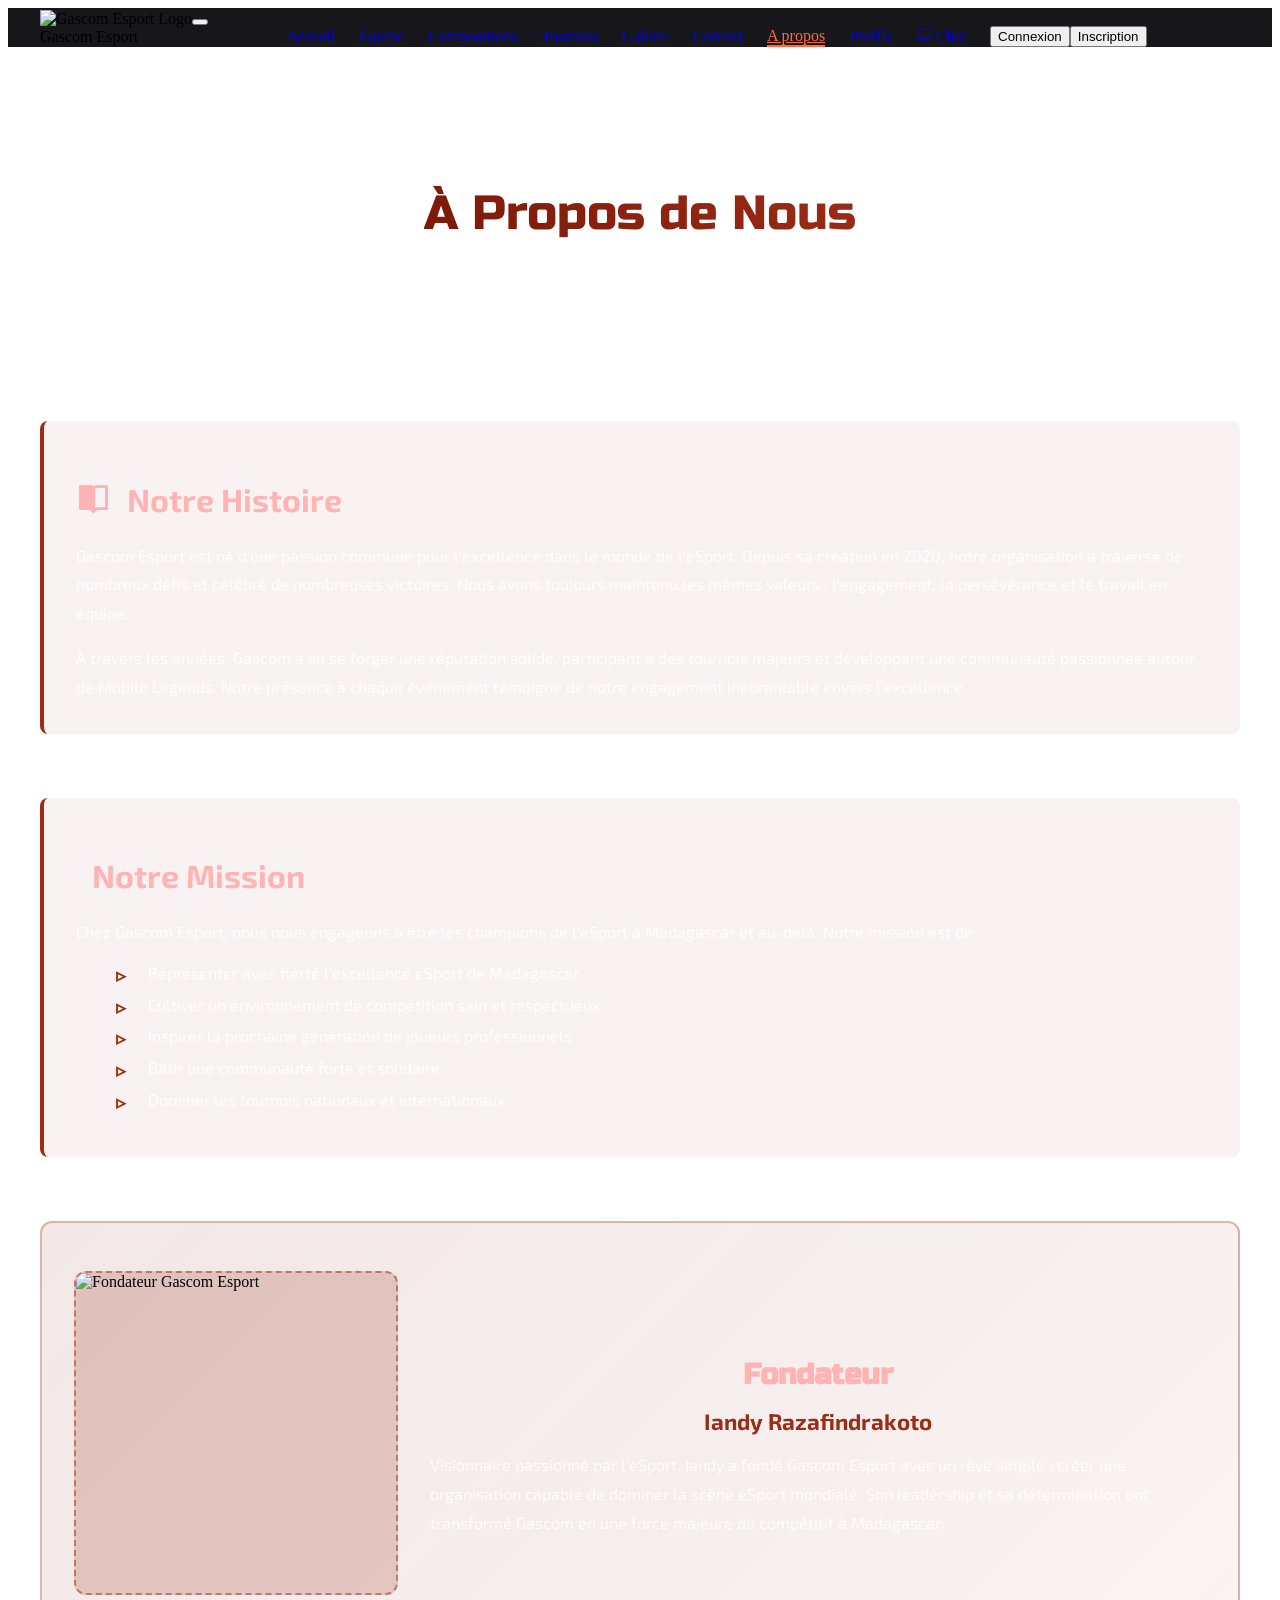
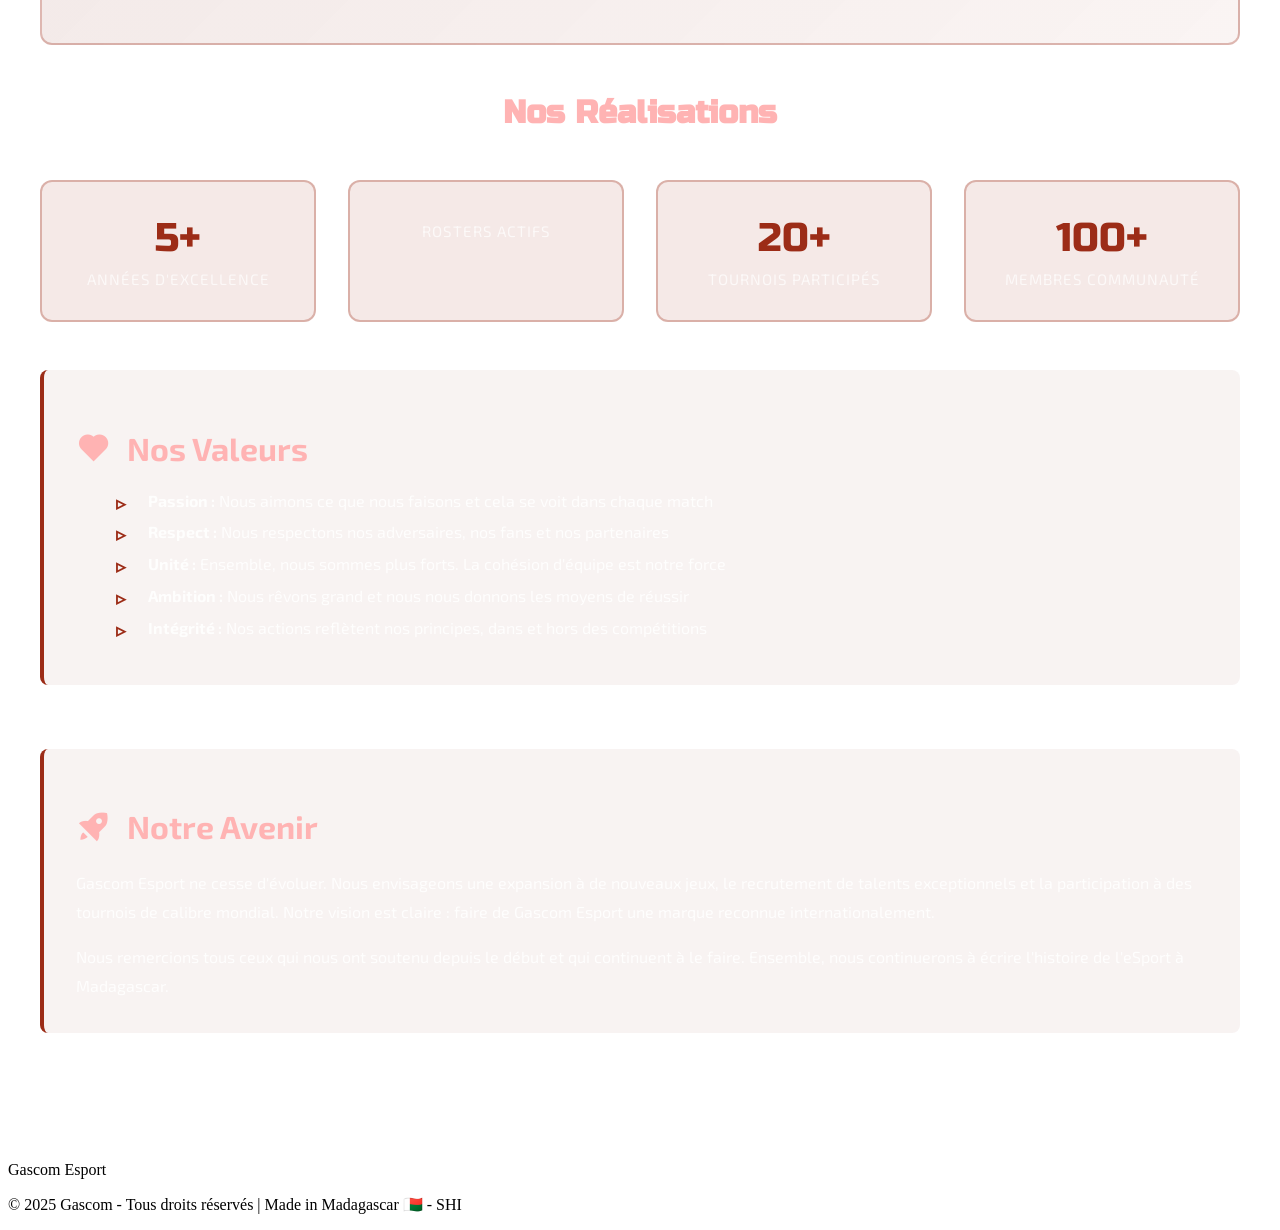
==== apropos.html @ 98d54516 "feat: add responsive navigation styles and layout adjustments" ====
<!DOCTYPE html>
<html lang="fr">
<head>
    <meta charset="UTF-8">
    <meta name="viewport" content="width=device-width, initial-scale=1.0">
    <title>À Propos - Gascom Esport</title>
    <link rel="icon" type="image/png" href="assets/Ges-white.png">
    <link rel="stylesheet" href="styles.css">
    <link href="https://fonts.googleapis.com/css2?family=Exo+2:wght@300;400;600;700;900&family=Russo+One&display=swap" rel="stylesheet">
    <link href='https://unpkg.com/boxicons@2.1.4/css/boxicons.min.css' rel='stylesheet'>
    <style>
                /* Centrage horizontal du menu de navigation */
                .header-content {
                    display: flex;
                    align-items: center;
                    justify-content: space-between;
                    max-width: 1300px;
                    margin: 0 auto;
                    padding: 0 2rem;
                }

                nav {
                    flex: 1;
                }

                .nav-menu {
                    display: flex;
                    align-items: center;
                    justify-content: center;
                    gap: 1.5rem;
                    list-style: none;
                    margin: 0;
                    padding: 0;
                }

                .nav-item {
                    display: flex;
                    align-items: center;
                }

                .nav-menu .active {
                    border-bottom: 2px solid #ff6b35;
                    color: #ff6b35 !important;
                }

                @media (max-width: 900px) {
                    .header-content {
                        flex-direction: column;
                        padding: 0 1rem;
                    }
                    .nav-menu {
                        flex-direction: column;
                        gap: 0.5rem;
                    }
                }
        /* About Hero Logo Background */
        .about-hero::before {
            content: '';
            position: absolute;
            top: 50%;
            left: 50%;
            transform: translate(-50%, -50%);
            width: 500px;
            height: 500px;
            background-image: url('assets/logo.svg');
            background-size: contain;
            background-repeat: no-repeat;
            background-position: center;
            opacity: 0.5;
            z-index: 1;
            pointer-events: none;
        }

        .about-hero {
            position: relative;
        }

        .about-hero-content {
            position: relative;
            z-index: 10;
        }

        /* About Page Styles */
        .about-hero {
            height: 30vh;
            display: flex;
            align-items: center;
            justify-content: center;
            position: relative;
            overflow: hidden;
            padding-top: 40px;
        }

        .about-hero-content {
            text-align: center;
            z-index: 10;
        }

        .about-hero-title {
            font-family: 'Russo One', sans-serif;
            font-size: 3rem;
            font-weight: 400;
            margin-bottom: 0.5rem;
            background: linear-gradient(45deg, #7c1808, #9c2c17);
            -webkit-background-clip: text;
            -webkit-text-fill-color: transparent;
            background-clip: text;
        }

        .about-hero-subtitle {
            font-size: 1.1rem;
            color: rgba(255, 255, 255, 0.8);
        }

        /* About Content */
        .about-content-section {
            padding: 4rem 2rem;
        }

        .about-container {
            width: 100%;
            margin: 0 auto;
        }

        .about-block {
            margin-bottom: 4rem;
            padding: 2rem;
            background: rgba(124, 24, 8, 0.05);
            border-left: 4px solid #9c2c17;
            border-radius: 8px;
        }

        .about-block h2 {
            font-family: 'Exo 2', sans-serif;
            font-size: 2rem;
            color: #FFB3B3;
            margin-bottom: 1.5rem;
            display: flex;
            align-items: center;
            gap: 1rem;
        }

        .about-block h2 i {
            font-size: 2.2rem;
        }

        .about-block p {
            font-family: 'Exo 2', sans-serif;
            font-size: 1rem;
            color: rgba(255, 255, 255, 0.85);
            line-height: 1.8;
            margin-bottom: 1rem;
        }

        .about-block p:last-child {
            margin-bottom: 0;
        }

        .about-block ul {
            list-style: none;
            margin-top: 1rem;
        }

        .about-block li {
            font-family: 'Exo 2', sans-serif;
            font-size: 1rem;
            color: rgba(255, 255, 255, 0.85);
            margin-bottom: 0.8rem;
            padding-left: 2rem;
            position: relative;
        }

        .about-block li:before {
            content: '▹';
            position: absolute;
            left: 0;
            color: #9c2c17;
            font-weight: bold;
            font-size: 1.2rem;
        }

        .founder-section {
            background: linear-gradient(135deg, rgba(124, 24, 8, 0.1), rgba(156, 44, 23, 0.05));
            border: 2px solid rgba(156, 44, 23, 0.3);
            border-radius: 12px;
            padding: 3rem 2rem;
            margin: 3rem 0;
            display: flex;
            gap: 2rem;
            align-items: center;
        }

        .founder-photo {
            flex: 0 0 320px;
            height: 320px;
            border-radius: 12px;
            overflow: hidden;
            background: rgba(156, 44, 23, 0.2);
            display: flex;
            align-items: center;
            justify-content: center;
            border: 2px dashed rgba(156, 44, 23, 0.5);
        }

        .founder-photo img {
            width: 100%;
            height: 100%;
            object-fit: cover;
            object-position: center 20%;
        }

        .founder-content {
            flex: 1;
            text-align: left;
        }

        .founder-section h3 {
            font-family: 'Russo One', sans-serif;
            font-size: 1.8rem;
            color: #FFB3B3;
            margin-bottom: 1rem;
            text-align: center;
        }

        .founder-name {
            font-family: 'Exo 2', sans-serif;
            font-size: 1.4rem;
            color: #9c2c17;
            font-weight: 700;
            margin-bottom: 1rem;
            text-align: center;
        }

        .founder-description {
            font-family: 'Exo 2', sans-serif;
            font-size: 1rem;
            color: rgba(255, 255, 255, 0.8);
            line-height: 1.8;
        }

        @media (max-width: 1024px) {
            .founder-section {
                flex-direction: column;
                text-align: center;
            }

            .founder-photo {
                flex: 0 0 240px;
                width: 240px;
                height: 240px;
                margin: 0 auto;
            }

            .founder-content {
                text-align: center;
            }

            .founder-name {
                text-align: center;
            }
        }

        .stats-grid {
            display: grid;
            grid-template-columns: repeat(auto-fit, minmax(200px, 1fr));
            gap: 2rem;
            margin: 3rem 0;
        }

        .stat-card {
            background: rgba(156, 44, 23, 0.1);
            border: 2px solid rgba(156, 44, 23, 0.3);
            border-radius: 12px;
            padding: 2rem;
            text-align: center;
        }

        .stat-number {
            font-family: 'Russo One', sans-serif;
            font-size: 2.5rem;
            color: #9c2c17;
            margin-bottom: 0.5rem;
        }

        .stat-label {
            font-family: 'Exo 2', sans-serif;
            font-size: 0.95rem;
            color: rgba(255, 255, 255, 0.7);
            text-transform: uppercase;
            letter-spacing: 1px;
        }

        @media (max-width: 767px) {
            .about-hero-title {
                font-size: 2rem;
            }

            .about-block {
                padding: 1.5rem;
            }

            .about-block h2 {
                font-size: 1.5rem;
            }

            .founder-section {
                padding: 2rem 1rem;
            }

            .stat-grid {
                grid-template-columns: 1fr;
            }
        }
    </style>
</head>
<body>
    <div class="bg-animation"></div>
    
    <!-- Header -->
    <header>
        <div class="header-content">
            <div class="logo-container">
                <div class="logo-icon">
                    <img src="assets/Ges-white.png" alt="Gascom Esport Logo" class="logo-img">
                </div>
                <div class="logo-text">Gascom Esport</div>
            </div>
            <nav>
                <button class="hamburger" id="hamburger">
                    <span></span>
                    <span></span>
                    <span></span>
                </button>
                <div class="username-display-mobile" id="usernameDisplayMobile" style="display: none;">
                    <span id="usernameMobileNav"></span>
                    <button onclick="handleLogout()" class="logout-mobile-btn" title="Déconnexion">
                        <i class='bx bx-log-out'></i>
                    </button>
                </div>
                <ul class="nav-menu" id="navMenu">
                    <li class="nav-item"><a href="/">Accueil</a></li>
                    <li class="nav-item"><a href="/equipe">Équipe</a></li>
                    <li class="nav-item"><a href="/compositions">Compositions</a></li>
                    <li class="nav-item"><a href="/tournois">Tournois</a></li>
                    <li class="nav-item"><a href="/galerie">Galerie</a></li>
                    <li class="nav-item"><a href="/contact">Contact</a></li>
                    <li class="nav-item"><a href="/apropos" class="active">A propos</a></li>
                    <li class="nav-item"><a href="/profils">Profils</a></li>
                    <li class="nav-item"><a href="/chat"><i class='bx bx-message'></i> Chat</a></li>
                    <li class="nav-item auth-nav" id="authNav">
                        <button class="auth-btn" onclick="openLoginModal()">Connexion</button>
                        <button class="auth-btn" onclick="openSignupModal()">Inscription</button>
                    </li>
                    <li class="nav-item user-nav" id="userNav" style="display: none;">
                        <span class="username-display" id="usernameNav"></span>
                        <a class="logout-btn" href="/mon-profil" title="Mon Profil" style="background: transparent; border: none; color: #FFFFFF; cursor: pointer; padding: 0.5rem; font-size: 1.2rem; text-decoration: none;">
                            <i class='bx bx-user-circle'></i>
                        </a>
                        <button class="logout-btn" onclick="handleLogout()">Déconnexion</button>
                    </li>
                </ul>
            </nav>
        </div>
    </header>

    <!-- Hero Section -->
    <section class="about-hero">
        <div class="hero-particles">
            <div class="particle" style="left: 10%; animation-delay: 0s;"></div>
            <div class="particle" style="left: 20%; animation-delay: 1s;"></div>
            <div class="particle" style="left: 30%; animation-delay: 2s;"></div>
            <div class="particle" style="left: 40%; animation-delay: 3s;"></div>
            <div class="particle" style="left: 50%; animation-delay: 4s;"></div>
            <div class="particle" style="left: 60%; animation-delay: 5s;"></div>
            <div class="particle" style="left: 70%; animation-delay: 6s;"></div>
            <div class="particle" style="left: 80%; animation-delay: 7s;"></div>
            <div class="particle" style="left: 90%; animation-delay: 8s;"></div>
        </div>
        <div class="about-hero-content">
            <h1 class="about-hero-title">À Propos de Nous</h1>
            <p class="about-hero-subtitle">Découvrez l'histoire de Gascom Esport</p>
        </div>
    </section>

    <!-- About Content -->
    <section class="about-content-section">
        <div class="about-container">
            <!-- Histoire -->
            <div class="about-block">
                <h2><i class='bx bxs-book-open'></i>Notre Histoire</h2>
                <p>
                    Gascom Esport est né d'une passion commune pour l'excellence dans le monde de l'eSport. Depuis sa création en 2020, 
                    notre organisation a traversé de nombreux défis et célébré de nombreuses victoires. Nous avons toujours maintenu 
                    les mêmes valeurs : l'engagement, la persévérance et le travail en équipe.
                </p>
                <p>
                    À travers les années, Gascom a su se forger une réputation solide, participant à des tournois majeurs et 
                    développant une communauté passionnée autour de Mobile Legends. Notre présence à chaque événement témoigne 
                    de notre engagement inébranlable envers l'excellence.
                </p>
            </div>

            <!-- Mission et Valeurs -->
            <div class="about-block">
                <h2><i class='bx bxs-target-lock'></i>Notre Mission</h2>
                <p>
                    Chez Gascom Esport, nous nous engageons à être les champions de l'eSport à Madagascar et au-delà. 
                    Notre mission est de :
                </p>
                <ul>
                    <li>Représenter avec fierté l'excellence eSport de Madagascar</li>
                    <li>Cultiver un environnement de compétition sain et respectueux</li>
                    <li>Inspirer la prochaine génération de joueurs professionnels</li>
                    <li>Bâtir une communauté forte et solidaire</li>
                    <li>Dominer les tournois nationaux et internationaux</li>
                </ul>
            </div>

            <!-- Fondateur -->
            <div class="founder-section">
                <div class="founder-photo">
                  
                    <img src="assets/fondateurs-ges.jpg" alt="Fondateur Gascom Esport">
                </div>
                <div class="founder-content">
                    <h3>Fondateur</h3>
                    <div class="founder-name">Iandy Razafindrakoto</div>
                    <div class="founder-description">
                        Visionnaire passionné par l'eSport, Iandy a fondé Gascom Esport avec un rêve simple : 
                        créer une organisation capable de dominer la scène eSport mondiale. Son leadership et sa détermination 
                        ont transformé Gascom en une force majeure du compétitif à Madagascar.
                    </div>
                </div>
            </div>

            <!-- Statistiques -->
            <h2 style="font-family: 'Russo One', sans-serif; font-size: 2rem; color: #FFB3B3; text-align: center; margin: 3rem 0 2rem;">
                Nos Réalisations
            </h2>
            <div class="stats-grid">
                <div class="stat-card">
                    <div class="stat-number">5+</div>
                    <div class="stat-label">Années d'Excellence</div>
                </div>
                <div class="stat-card">
                    <div class="stat-number"></div>
                    <div class="stat-label">Rosters Actifs</div>
                </div>
                <div class="stat-card">
                    <div class="stat-number">20+</div>
                    <div class="stat-label">Tournois Participés</div>
                </div>
                <div class="stat-card">
                    <div class="stat-number">100+</div>
                    <div class="stat-label">Membres Communauté</div>
                </div>
            </div>

            <!-- Valeurs -->
            <div class="about-block">
                <h2><i class='bx bxs-heart'></i>Nos Valeurs</h2>
                <ul>
                    <li><strong>Passion :</strong> Nous aimons ce que nous faisons et cela se voit dans chaque match</li>
                    <li><strong>Respect :</strong> Nous respectons nos adversaires, nos fans et nos partenaires</li>
                    <li><strong>Unité :</strong> Ensemble, nous sommes plus forts. La cohésion d'équipe est notre force</li>
                    <li><strong>Ambition :</strong> Nous rêvons grand et nous nous donnons les moyens de réussir</li>
                    <li><strong>Intégrité :</strong> Nos actions reflètent nos principes, dans et hors des compétitions</li>
                </ul>
            </div>

            <!-- Avenir -->
            <div class="about-block">
                <h2><i class='bx bxs-rocket'></i>Notre Avenir</h2>
                <p>
                    Gascom Esport ne cesse d'évoluer. Nous envisageons une expansion à de nouveaux jeux, le recrutement 
                    de talents exceptionnels et la participation à des tournois de calibre mondial. Notre vision est claire : 
                    faire de Gascom Esport une marque reconnue internationalement.
                </p>
                <p>
                    Nous remercions tous ceux qui nous ont soutenu depuis le début et qui continuent à le faire. 
                    Ensemble, nous continuerons à écrire l'histoire de l'eSport à Madagascar.
                </p>
            </div>
        </div>
    </section>

    <!-- Footer -->
    <footer>
        <div class="footer-content">
            <div class="footer-logo">Gascom Esport</div>
            <p class="footer-text">© 2025 Gascom - Tous droits réservés | Made in Madagascar 🇲🇬 - SHI</p>
        </div>
    </footer>

    <script>
        // Header scroll effect
        window.addEventListener('scroll', () => {
            const header = document.querySelector('header');
            if (window.scrollY > 100) {
                header.style.background = 'rgba(11, 11, 15, 0.98)';
                header.style.boxShadow = '0 4px 20px rgba(0, 0, 0, 0.3)';
            } else {
                header.style.background = 'rgba(11, 11, 15, 0.95)';
                header.style.boxShadow = 'none';
            }
        });

        // Hamburger menu toggle
        const hamburger = document.getElementById('hamburger');
        const navMenu = document.getElementById('navMenu');

        hamburger.addEventListener('click', () => {
            navMenu.classList.toggle('active');
            hamburger.classList.toggle('active');
        });

        // Close menu when a link is clicked
        document.querySelectorAll('.nav-item a').forEach(link => {
            link.addEventListener('click', () => {
                navMenu.classList.remove('active');
                hamburger.classList.remove('active');
            });
        });

        // Dynamic particles
        function createParticle() {
            const particle = document.createElement('div');
            particle.className = 'particle';
            particle.style.left = Math.random() * 100 + '%';
            particle.style.animationDelay = Math.random() * 8 + 's';
            document.querySelector('.hero-particles').appendChild(particle);
            
            setTimeout(() => {
                particle.remove();
            }, 12000);
        }

        setInterval(createParticle, 2000);
    </script>
    <script src="/auth-session.js"></script>
</body>
</html>
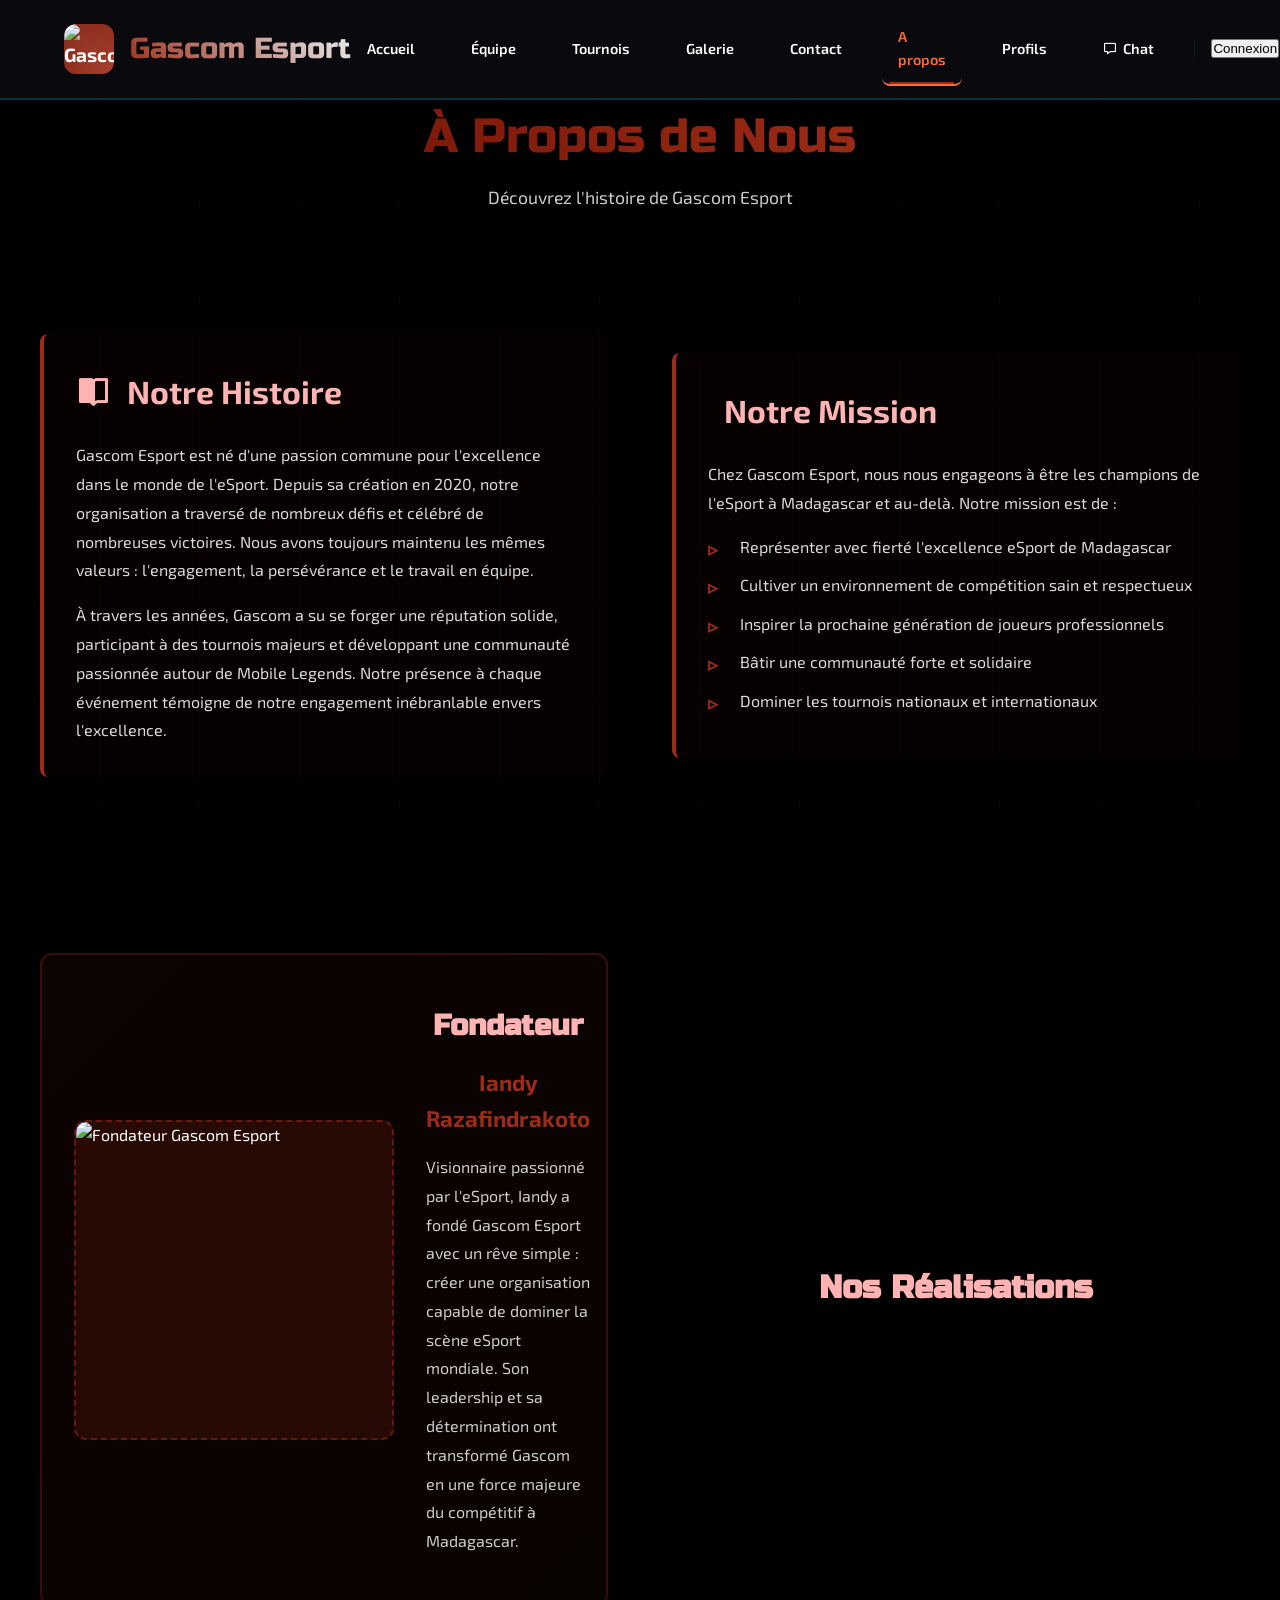
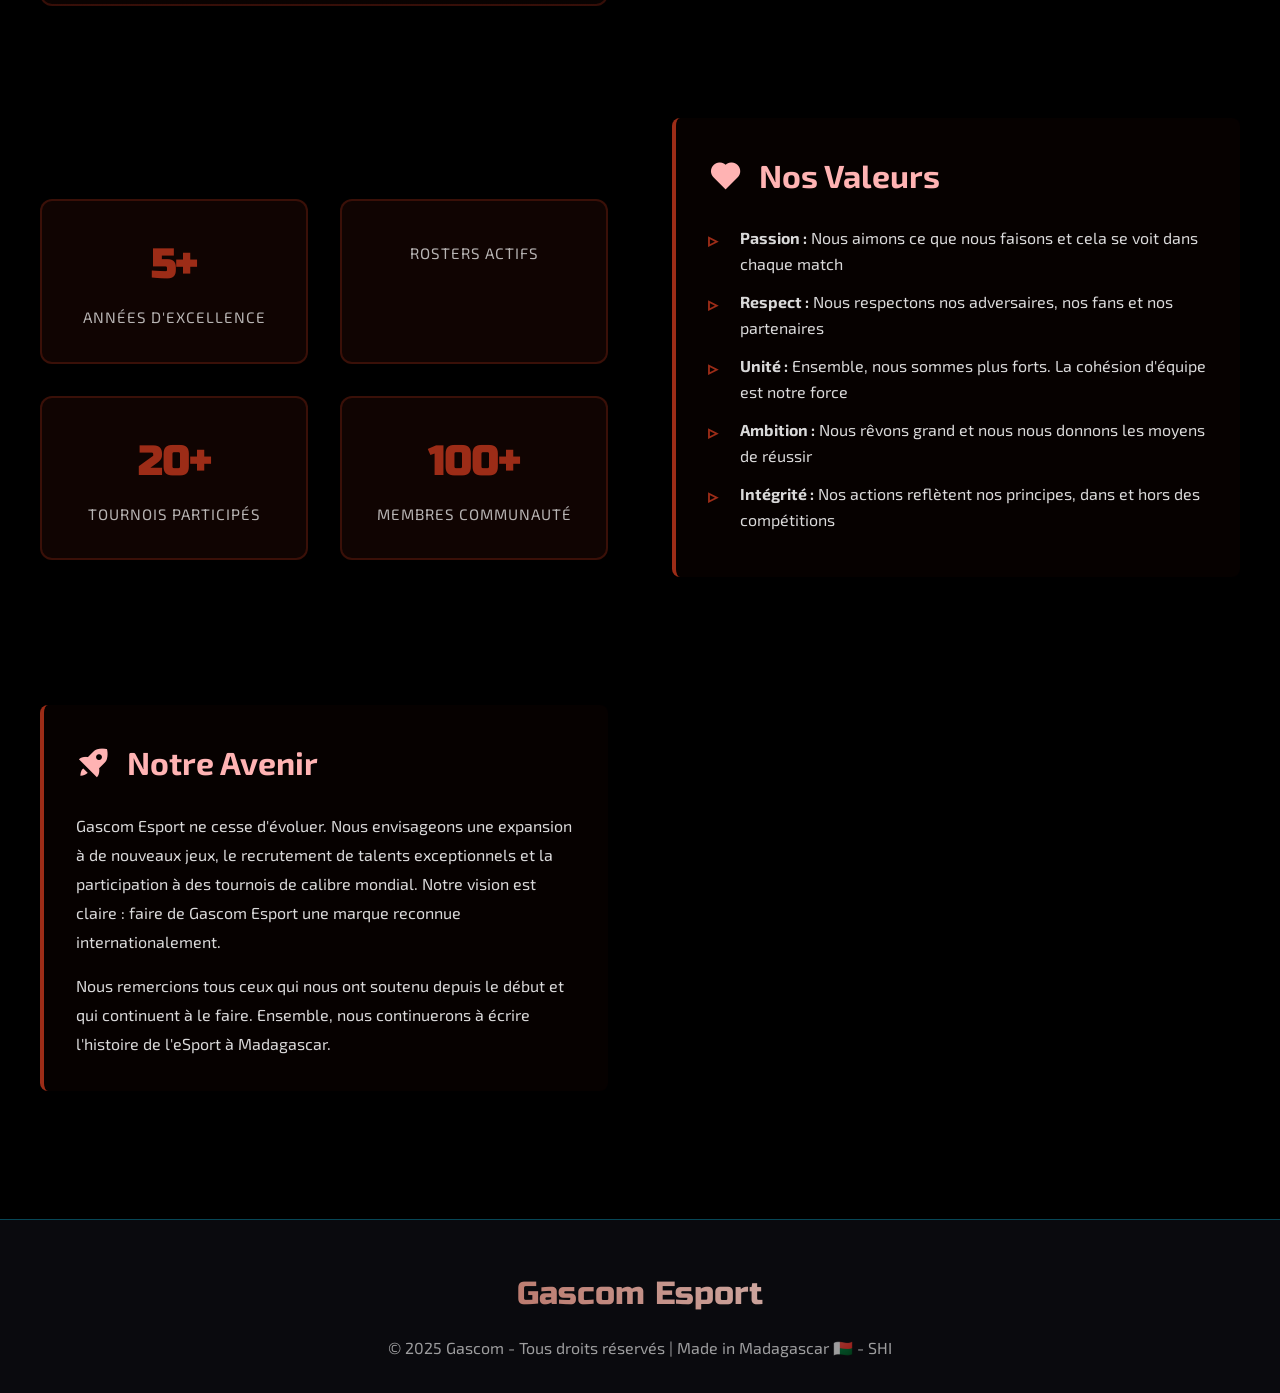
==== commit 5d801a5a: "Remove references to "Compositions" from navigation menus across multiple HTML files and update serv" ====
--- a/apropos.html
+++ b/apropos.html
@@ -340,7 +340,7 @@
                 <ul class="nav-menu" id="navMenu">
                     <li class="nav-item"><a href="/">Accueil</a></li>
                     <li class="nav-item"><a href="/equipe">Équipe</a></li>
-                    <li class="nav-item"><a href="/compositions">Compositions</a></li>
+
                     <li class="nav-item"><a href="/tournois">Tournois</a></li>
                     <li class="nav-item"><a href="/galerie">Galerie</a></li>
                     <li class="nav-item"><a href="/contact">Contact</a></li>
--- a/styles.css
+++ b/styles.css
@@ -0,0 +1,2539 @@
+* {
+            margin: 0;
+            padding: 0;
+            box-sizing: border-box;
+        }
+
+        :root {
+            --primary-purple: #7c1808;
+            --electric-blue: #9c2c17;
+            --neon-green: #ecf4f6;
+            --gold: #000000;
+            --dark-bg: #000000;
+            --card-bg: #000000;
+        }
+
+        body {
+            font-family: 'Exo 2', sans-serif;
+            background: var(--dark-bg);
+            color: white;
+            overflow-x: hidden;
+            line-height: 1.6;
+        }
+
+        /* Animated Background */
+        .bg-animation {
+            position: fixed;
+            top: 0;
+            left: 0;
+            width: 100%;
+            height: 100%;
+            z-index: -1;
+            background: 
+                radial-gradient(circle at 25% 25%, rgba(255, 255, 255, 0.3) 0%, transparent 50%),
+                radial-gradient(circle at 75% 75%, rgba() 0%, transparent 50%),
+                radial-gradient(circle at 50% 50%, rgba(0, 0, 0, 0.1) 0%, transparent 50%);
+        }
+
+        .bg-animation::before {
+            content: '';
+            position: absolute;
+            top: 0;
+            left: 0;
+            right: 0;
+            bottom: 0;
+            background-image: 
+                repeating-linear-gradient(
+                    90deg,
+                    transparent,
+                    transparent 98px,
+                    rgba(0, 212, 255, 0.03) 100px
+                ),
+                repeating-linear-gradient(
+                    0deg,
+                    transparent,
+                    transparent 98px,
+                    rgba(106, 13, 173, 0.03) 100px
+                );
+            animation: grid-drift 20s linear infinite;
+        }
+
+        @keyframes grid-drift {
+            0% { transform: translate(0, 0); }
+            100% { transform: translate(100px, 100px); }
+        }
+
+        /* Header */
+        header {
+            position: fixed;
+            top: 0;
+            width: 100%;
+            padding: 0.75rem 2rem;
+            background: rgba(11, 11, 15, 0.98);
+            backdrop-filter: blur(20px);
+            border-bottom: 2px solid rgba(0, 212, 255, 0.2);
+            z-index: 1000;
+            transition: all 0.3s ease;
+            box-shadow: 0 2px 15px rgba(0, 0, 0, 0.3);
+        }
+
+        .header-content {
+            display: flex;
+            justify-content: space-between;
+            align-items: center;
+            max-width: 1400px;
+            margin: 0 auto;
+            width: 100%;
+        }
+
+        .logo-container {
+            display: flex;
+            align-items: center;
+            gap: 1rem;
+            flex-shrink: 0;
+        }
+
+        .logo-icon {
+            width: 50px;
+            height: 50px;
+            background: linear-gradient(135deg, var(--primary-purple), var(--electric-blue));
+            border-radius: 12px;
+            display: flex;
+            align-items: center;
+            justify-content: center;
+            font-size: 1.2rem;
+            font-weight: bold;
+            position: relative;
+            overflow: hidden;
+        }
+
+        .logo-img {
+            width: 100%;
+            height: 100%;
+            object-fit: cover;
+            border-radius: 12px;
+            display: block;
+        }
+
+        .logo-icon::before {
+            content: '';
+            position: absolute;
+            top: -50%;
+            left: -50%;
+            width: 200%;
+            height: 200%;
+            background: linear-gradient(45deg, transparent, rgba(255, 255, 255, 0.1), transparent);
+            animation: shine 3s infinite;
+        }
+
+        @keyframes shine {
+            0% { transform: rotate(0deg); }
+            100% { transform: rotate(360deg); }
+        }
+
+        .logo-text {
+            font-family: 'Russo One', sans-serif;
+            font-size: 1.8rem;
+            background: linear-gradient(45deg, var(--electric-blue), var(--neon-green));
+            -webkit-background-clip: text;
+            -webkit-text-fill-color: transparent;
+            background-clip: text;
+        }
+
+        .nav-menu {
+            display: flex;
+            list-style: none;
+            gap: 0.5rem;
+            align-items: center;
+            flex-wrap: nowrap;
+        }
+
+        .nav-item {
+            display: flex;
+            align-items: center;
+        }
+
+        .hamburger {
+            display: none;
+            flex-direction: column;
+            background: none;
+            border: none;
+            cursor: pointer;
+            gap: 0.4rem;
+            z-index: 1001;
+            padding: 0.5rem;
+            transition: all 0.3s ease;
+        }
+
+        .hamburger span {
+            width: 25px;
+            height: 3px;
+            background: white;
+            border-radius: 2px;
+            transition: all 0.3s ease;
+        }
+
+        .hamburger.active span:nth-child(1) {
+            transform: rotate(45deg) translate(10px, 10px);
+        }
+
+        .hamburger.active span:nth-child(2) {
+            opacity: 0;
+        }
+
+        .hamburger.active span:nth-child(3) {
+            transform: rotate(-45deg) translate(7px, -7px);
+        }
+
+        .nav-item a {
+            color: white;
+            text-decoration: none;
+            font-weight: 600;
+            padding: 0.6rem 1rem;
+            border-radius: 8px;
+            transition: all 0.3s ease;
+            position: relative;
+            display: flex;
+            align-items: center;
+            gap: 0.4rem;
+            font-size: 0.95rem;
+        }
+
+        .nav-item a::before {
+            content: '';
+            position: absolute;
+            bottom: 0;
+            left: 50%;
+            width: 0;
+            height: 2px;
+            background: var(--electric-blue);
+            transition: all 0.3s ease;
+            transform: translateX(-50%);
+        }
+
+        .nav-item a:hover::before,
+        .nav-item a.active::before {
+            width: 80%;
+        }
+
+        .nav-item a:hover {
+            color: var(--electric-blue);
+            transform: translateY(-2px);
+        }
+
+        .nav-item.auth-nav {
+            display: flex;
+            gap: 0.8rem;
+            margin-left: auto;
+            padding-left: 1rem;
+            border-left: 1px solid rgba(0, 212, 255, 0.1);
+        }
+
+        .nav-item.user-nav {
+            display: flex;
+            align-items: center;
+            gap: 1rem;
+            margin-left: auto;
+            padding-left: 1rem;
+            border-left: 1px solid rgba(0, 212, 255, 0.1);
+        }
+
+        .username-display {
+            font-size: 0.9rem;
+            color: rgba(255, 255, 255, 0.9);
+            font-weight: 500;
+            white-space: nowrap;
+        }
+
+        .notifications-label {
+            display: inline-flex;
+            align-items: center;
+            gap: 0.35rem;
+        }
+
+        .notifications-count {
+            display: inline-flex;
+            align-items: center;
+            justify-content: center;
+            min-width: 22px;
+            height: 22px;
+            padding: 0 7px;
+            border-radius: 999px;
+            background: linear-gradient(135deg, var(--electric-blue), var(--primary-purple));
+            color: white;
+            font-size: 0.75rem;
+            font-weight: 700;
+            margin-left: 0.35rem;
+            box-shadow: 0 0 0 2px rgba(12, 12, 18, 0.9), 0 0 12px rgba(156, 44, 23, 0.55);
+        }
+
+        .notifications-count.pulse {
+            animation: notif-pulse 1.6s ease-in-out infinite;
+        }
+
+        @keyframes notif-pulse {
+            0% {
+                transform: scale(1);
+                box-shadow: 0 0 0 2px rgba(12, 12, 18, 0.9), 0 0 12px rgba(156, 44, 23, 0.55);
+            }
+            50% {
+                transform: scale(1.08);
+                box-shadow: 0 0 0 2px rgba(12, 12, 18, 0.9), 0 0 18px rgba(156, 44, 23, 0.85);
+            }
+            100% {
+                transform: scale(1);
+                box-shadow: 0 0 0 2px rgba(12, 12, 18, 0.9), 0 0 12px rgba(156, 44, 23, 0.55);
+            }
+        }
+
+        .notifications-overlay {
+            position: fixed;
+            inset: 0;
+            background: rgba(0, 0, 0, 0.55);
+            opacity: 0;
+            pointer-events: none;
+            transition: opacity 0.3s ease;
+            z-index: 1200;
+        }
+
+        .notifications-overlay.show {
+            opacity: 1;
+            pointer-events: auto;
+        }
+
+        .notifications-sidebar {
+            position: fixed;
+            top: 0;
+            right: 0;
+            width: 360px;
+            max-width: 90vw;
+            height: 100vh;
+            background: rgba(8, 8, 12, 0.98);
+            border-left: 1px solid rgba(0, 212, 255, 0.2);
+            box-shadow: -12px 0 30px rgba(0, 0, 0, 0.4);
+            transform: translateX(100%);
+            transition: transform 0.3s ease;
+            z-index: 1201;
+            display: flex;
+            flex-direction: column;
+        }
+
+        .notifications-sidebar.show {
+            transform: translateX(0);
+        }
+
+        .notifications-header {
+            display: flex;
+            align-items: center;
+            justify-content: space-between;
+            padding: 1.2rem 1.4rem;
+            border-bottom: 1px solid rgba(255, 255, 255, 0.08);
+        }
+
+        .notifications-header h3 {
+            font-size: 1.2rem;
+            font-weight: 700;
+            color: white;
+        }
+
+        .notifications-close {
+            background: transparent;
+            border: none;
+            color: white;
+            font-size: 1.8rem;
+            cursor: pointer;
+        }
+
+        .notifications-body {
+            flex: 1;
+            overflow-y: auto;
+            padding: 1rem 1.4rem 2rem;
+            display: flex;
+            flex-direction: column;
+            gap: 1.5rem;
+        }
+
+        .notifications-section-title {
+            font-size: 0.95rem;
+            font-weight: 700;
+            text-transform: uppercase;
+            letter-spacing: 1px;
+            color: rgba(255, 255, 255, 0.7);
+            margin-bottom: 0.6rem;
+        }
+
+        .notifications-list {
+            display: flex;
+            flex-direction: column;
+            gap: 0.8rem;
+        }
+
+        .notification-item {
+            background: rgba(255, 255, 255, 0.05);
+            border: 1px solid rgba(255, 255, 255, 0.08);
+            border-radius: 12px;
+            padding: 0.85rem 1rem;
+            display: flex;
+            flex-direction: column;
+            gap: 0.6rem;
+        }
+
+        .notification-item.clickable {
+            cursor: pointer;
+        }
+
+        .notification-item.seen {
+            opacity: 0.6;
+        }
+
+        .notification-text {
+            font-size: 0.95rem;
+            color: rgba(255, 255, 255, 0.95);
+        }
+
+        .notification-meta {
+            font-size: 0.75rem;
+            color: rgba(255, 255, 255, 0.6);
+        }
+
+        .notification-actions {
+            display: flex;
+            gap: 0.6rem;
+        }
+
+        .notif-btn {
+            flex: 1;
+            border: none;
+            border-radius: 999px;
+            padding: 0.45rem 0.75rem;
+            font-size: 0.85rem;
+            font-weight: 600;
+            cursor: pointer;
+            transition: transform 0.2s ease, box-shadow 0.2s ease;
+        }
+
+        .notif-btn.accept {
+            background: linear-gradient(135deg, var(--electric-blue), var(--primary-purple));
+            color: white;
+        }
+
+        .notif-btn.decline {
+            background: rgba(255, 255, 255, 0.08);
+            color: white;
+        }
+
+        .notif-btn:hover {
+            transform: translateY(-1px);
+            box-shadow: 0 6px 16px rgba(0, 0, 0, 0.2);
+        }
+
+        .notifications-empty {
+            font-size: 0.9rem;
+            color: rgba(255, 255, 255, 0.5);
+            padding: 0.5rem 0;
+        }
+
+        /* Hero Section */
+        .hero {
+            height: 60vh;
+            display: flex;
+            align-items: center;
+            justify-content: center;
+            position: relative;
+            overflow: hidden;
+            min-height: 500px;
+        }
+
+        .hero-particles {
+            position: absolute;
+            width: 100%;
+            height: 100%;
+            overflow: hidden;
+        }
+
+        .particle {
+            position: absolute;
+            width: 4px;
+            height: 4px;
+            background: var(--electric-blue);
+            border-radius: 50%;
+            animation: float 8s infinite linear;
+        }
+
+        .particle:nth-child(2n) {
+            background: var(--neon-green);
+            animation-duration: 12s;
+        }
+
+        .particle:nth-child(3n) {
+            background: var(--primary-purple);
+            animation-duration: 10s;
+        }
+
+        @keyframes float {
+            0% {
+                transform: translateY(100vh) rotate(0deg);
+                opacity: 0;
+            }
+            10% {
+                opacity: 1;
+            }
+            90% {
+                opacity: 1;
+            }
+            100% {
+                transform: translateY(-100px) rotate(360deg);
+                opacity: 0;
+            }
+        }
+
+        .hero-content {
+            text-align: center;
+            z-index: 10;
+            max-width: 800px;
+            padding: 0 2rem;
+        }
+
+        .hero-title {
+            font-family: 'Russo One', sans-serif;
+            font-size: 3.2rem;
+            font-weight: 400;
+            margin-bottom: 0.6rem;
+            background: linear-gradient(45deg, #FF0000, #FFFFFF);
+            background-size: 300% 300%;
+            -webkit-background-clip: text;
+            -webkit-text-fill-color: transparent;
+            background-clip: text;
+            animation: gradient-wave 4s ease-in-out infinite;
+            text-shadow: 0 0 50px rgba(0, 212, 255, 0.5);
+        }
+
+        @keyframes gradient-wave {
+            0%, 100% { background-position: 0% 50%; }
+            50% { background-position: 100% 50%; }
+        }
+
+        .hero-subtitle {
+            font-size: 1.1rem;
+            color: rgba(255, 255, 255, 0.8);
+            margin-bottom: 2rem;
+            font-weight: 300;
+        }
+
+        .hero-cta {
+            display: inline-flex;
+            align-items: center;
+            gap: 1rem;
+            padding: 1rem 2.5rem;
+            background: linear-gradient(135deg, var(--primary-purple), var(--electric-blue));
+            border: none;
+            border-radius: 50px;
+            color: white;
+            font-size: 1.1rem;
+            font-weight: 600;
+            text-decoration: none;
+            transition: all 0.3s ease;
+            position: relative;
+            overflow: hidden;
+        }
+
+        .hero-cta::before {
+            content: '';
+            position: absolute;
+            top: 0;
+            left: -100%;
+            width: 100%;
+            height: 100%;
+            background: linear-gradient(90deg, transparent, rgba(255, 255, 255, 0.2), transparent);
+            transition: left 0.6s;
+        }
+
+        .hero-cta:hover::before {
+            left: 100%;
+        }
+
+        .hero-cta:hover {
+            transform: translateY(-3px);
+            box-shadow: 0 10px 30px rgba(106, 13, 173, 0.4);
+        }
+
+        /* Stats Section */
+        .stats-section {
+            padding: 5rem 2rem;
+            background: rgba(25, 25, 35, 0.3);
+        }
+
+        .stats-container {
+            max-width: 1200px;
+            margin: 0 auto;
+            display: grid;
+            grid-template-columns: repeat(auto-fit, minmax(250px, 1fr));
+            gap: 2rem;
+        }
+
+        .stat-card {
+            background: var(--card-bg);
+            padding: 2rem;
+            border-radius: 15px;
+            text-align: center;
+            border: 1px solid rgba(0, 212, 255, 0.2);
+            backdrop-filter: blur(10px);
+            transition: all 0.3s ease;
+            position: relative;
+            overflow: hidden;
+        }
+
+        .stat-card::before {
+            content: '';
+            position: absolute;
+            top: 0;
+            left: 0;
+            right: 0;
+            height: 3px;
+            background: linear-gradient(90deg, var(--primary-purple), var(--electric-blue), var(--neon-green));
+            transform: scaleX(0);
+            transition: transform 0.3s ease;
+        }
+
+        .stat-card:hover::before {
+            transform: scaleX(1);
+        }
+
+        .stat-card:hover {
+            transform: translateY(-10px);
+            box-shadow: 0 20px 40px rgba(0, 0, 0, 0.3);
+        }
+
+        .stat-number {
+            font-size: 3rem;
+            font-weight: 900;
+            color: var(--electric-blue);
+            margin-bottom: 0.5rem;
+        }
+
+        .stat-label {
+            font-size: 1.1rem;
+            color: rgba(255, 255, 255, 0.8);
+            text-transform: uppercase;
+            letter-spacing: 1px;
+        }
+
+        /* Schedule Section */
+        .team-section {
+            padding: 6rem 2rem;
+            background: rgba(25, 25, 35, 0.5);
+        }
+
+        .team-container {
+            max-width: 1200px;
+            margin: 0 auto;
+        }
+
+        .team-title {
+            font-family: 'Russo One', sans-serif;
+            font-size: 3rem;
+            text-align: center;
+            margin-bottom: 3rem;
+            background: linear-gradient(45deg, #FF0000, #FFFFFF);
+            -webkit-background-clip: text;
+            -webkit-text-fill-color: transparent;
+            background-clip: text;
+        }
+
+        .team-grid {
+            display: grid;
+            grid-template-columns: repeat(auto-fit, minmax(250px, 1fr));
+            gap: 2rem;
+        }
+
+        .member-card {
+            background-size: cover;
+            background-position: center;
+            background-repeat: no-repeat;
+            border: 1px solid rgba(255, 255, 255, 0.1);
+            border-radius: 12px;
+            padding: 2.5rem 2rem;
+            transition: all 0.3s ease;
+            display: flex;
+            flex-direction: column;
+            align-items: center;
+            justify-content: flex-end;
+            min-height: 400px;
+            position: relative;
+            overflow: hidden;
+        }
+
+        .member-overlay {
+            position: absolute;
+            top: 0;
+            left: 0;
+            right: 0;
+            bottom: 0;
+            background: transparent;
+            z-index: 1;
+            transition: all 0.3s ease;
+        }
+
+        .member-card:hover .member-overlay {
+            /* Pas d'effet */
+        }
+
+        .member-content {
+            position: relative;
+            z-index: 2;
+            text-align: center;
+            width: 100%;
+        }
+
+        .member-name {
+            font-size: 1.4rem;
+            font-weight: 700;
+            color: white;
+            margin-bottom: 0.8rem;
+            text-align: center;
+            font-family: 'Exo 2', sans-serif;
+        }
+
+        .member-role {
+            font-size: 0.95rem;
+            color: rgba(255, 255, 255, 0.9);
+            font-weight: 600;
+            text-transform: uppercase;
+            letter-spacing: 1.2px;
+            text-align: center;
+        }
+
+        .member-card:hover {
+            /* Pas d'effet */
+        }
+
+        /* About Section */
+        .about-section {
+            padding: 6rem 2rem;
+        }
+
+        .about-container {
+            max-width: 1200px;
+            margin: 0 auto;
+            display: grid;
+            grid-template-columns: 1fr 1fr;
+            gap: 4rem;
+            align-items: center;
+        }
+
+        .about-content h2 {
+            font-family: 'Russo One', sans-serif;
+            font-size: 3rem;
+            margin-bottom: 2rem;
+            background: linear-gradient(45deg, var(--electric-blue), var(--neon-green));
+            -webkit-background-clip: text;
+            -webkit-text-fill-color: transparent;
+            background-clip: text;
+        }
+
+        .about-content p {
+            font-size: 1.2rem;
+            line-height: 1.8;
+            color: rgba(255, 255, 255, 0.8);
+            margin-bottom: 1.5rem;
+        }
+
+        .about-visual {
+            position: relative;
+            height: 400px;
+          
+            border-radius: 20px;
+            overflow: hidden;
+        }
+
+       .about-visual::before {
+    content: '';
+    position: absolute;
+    top: 50%;
+    left: 50%;
+    transform: translate(-50%, -50%) rotate(-45deg);
+    width: 500px; 
+    height: 300px;
+    background-image: url('assets/logo.svg');
+    background-size: cover;
+    background-position: center;
+    opacity: 0.1;
+    z-index: 0;
+}
+
+
+        /* Tournament Section */
+        .tournament-section {
+            padding: 6rem 2rem;
+            background: linear-gradient(135deg, rgba(124, 24, 8, 0.15), rgba(156, 44, 23, 0.1));
+            position: relative;
+            overflow: hidden;
+        }
+
+        .tournament-section::before {
+            content: '';
+            position: absolute;
+            top: 0;
+            right: 0;
+            width: 400px;
+            height: 400px;
+            background: radial-gradient(circle, rgba(156, 44, 23, 0.1), transparent);
+            border-radius: 50%;
+        }
+
+        .tournament-container {
+            max-width: 1200px;
+            margin: 0 auto;
+            position: relative;
+            z-index: 1;
+        }
+
+        .tournament-title {
+            font-family: 'Russo One', sans-serif;
+            font-size: 3rem;
+            text-align: center;
+            margin-bottom: 3rem;
+            background: linear-gradient(45deg, #FF0000, #FFFFFF);
+            -webkit-background-clip: text;
+            -webkit-text-fill-color: transparent;
+            background-clip: text;
+        }
+
+        .tournament-card {
+            background: linear-gradient(135deg, rgba(25, 25, 35, 0.6), rgba(50, 25, 20, 0.4));
+            border: 2px solid rgba(156, 44, 23, 0.4);
+            border-radius: 20px;
+            padding: 2.5rem;
+            backdrop-filter: blur(10px);
+            box-shadow: 0 20px 60px rgba(156, 44, 23, 0.2);
+            position: relative;
+            overflow: hidden;
+        }
+
+        .tournament-card::before {
+            content: '';
+            position: absolute;
+            top: -50%;
+            right: -50%;
+            width: 400px;
+            height: 400px;
+            background: radial-gradient(circle, rgba(156, 44, 23, 0.1), transparent);
+            border-radius: 50%;
+            z-index: -1;
+        }
+
+        .tournament-header {
+            display: flex;
+            justify-content: space-between;
+            align-items: center;
+            margin-bottom: 1.5rem;
+            gap: 1rem;
+        }
+
+        .tournament-badge {
+            display: inline-block;
+            background: linear-gradient(135deg, #7c1808, #9c2c17);
+            color: white;
+            padding: 0.5rem 1.2rem;
+            border-radius: 50px;
+            font-size: 0.9rem;
+            font-weight: 700;
+            text-transform: uppercase;
+            letter-spacing: 1px;
+        }
+
+        .tournament-live {
+            display: inline-block;
+            background: linear-gradient(135deg, #ff4444, #ff6666);
+            color: white;
+            padding: 0.5rem 1.2rem;
+            border-radius: 50px;
+            font-size: 0.85rem;
+            font-weight: 700;
+            text-transform: uppercase;
+            letter-spacing: 1px;
+            animation: pulse-glow 2s ease-in-out infinite;
+        }
+
+        @keyframes pulse-glow {
+            0%, 100% { 
+                box-shadow: 0 0 10px rgba(255, 68, 68, 0.5);
+            }
+            50% { 
+                box-shadow: 0 0 20px rgba(255, 68, 68, 0.8);
+            }
+        }
+
+        .tournament-name {
+            font-family: 'Russo One', sans-serif;
+            font-size: 2.5rem;
+            color: white;
+            margin-bottom: 2rem;
+            background: linear-gradient(45deg, #FF0000, #ecf4f6);
+            -webkit-background-clip: text;
+            -webkit-text-fill-color: transparent;
+            background-clip: text;
+        }
+
+        .tournament-details {
+            display: grid;
+            grid-template-columns: repeat(3, 1fr);
+            gap: 2rem;
+            margin-bottom: 2rem;
+            padding-bottom: 2rem;
+            border-bottom: 2px solid rgba(156, 44, 23, 0.3);
+        }
+
+        .tournament-detail-item {
+            display: flex;
+            align-items: flex-start;
+            gap: 1rem;
+        }
+
+        .tournament-detail-item i {
+            font-size: 1.8rem;
+            color: #9c2c17;
+            margin-top: 0.3rem;
+        }
+
+        .detail-label {
+            font-size: 0.9rem;
+            color: rgba(255, 255, 255, 0.6);
+            text-transform: uppercase;
+            letter-spacing: 1px;
+            margin-bottom: 0.3rem;
+        }
+
+        .detail-value {
+            font-size: 1.3rem;
+            color: white;
+            font-weight: 700;
+            margin: 0;
+        }
+
+        .tournament-description {
+            font-size: 1.1rem;
+            color: rgba(255, 255, 255, 0.85);
+            line-height: 1.7;
+            margin-bottom: 2rem;
+        }
+
+        .tournament-actions {
+            display: flex;
+            gap: 1.5rem;
+            flex-wrap: wrap;
+        }
+
+        .tournament-btn {
+            display: inline-flex;
+            align-items: center;
+            justify-content: center;
+            padding: 1rem 2.5rem;
+            border-radius: 50px;
+            font-size: 1rem;
+            font-weight: 700;
+            text-decoration: none;
+            text-transform: uppercase;
+            letter-spacing: 1px;
+            transition: all 0.3s ease;
+            border: none;
+            cursor: pointer;
+        }
+
+        .tournament-btn.primary {
+            background: linear-gradient(135deg, #7c1808, #9c2c17);
+            color: white;
+            box-shadow: 0 10px 30px rgba(156, 44, 23, 0.3);
+        }
+
+        .tournament-btn.primary:hover {
+            transform: none;
+            box-shadow: 0 10px 30px rgba(156, 44, 23, 0.3);
+        }
+
+        .tournament-btn.primary:active {
+            transform: none;
+        }
+
+        .tournament-btn.secondary {
+            background: transparent;
+            color: white;
+            border: 2px solid rgba(156, 44, 23, 0.6);
+        }
+
+        .tournament-btn.secondary:hover {
+            background: rgba(156, 44, 23, 0.2);
+            border-color: rgba(156, 44, 23, 0.9);
+            transform: translateY(-3px);
+        }
+
+        /* CTA Section */
+        .cta-section {
+            padding: 6rem 2rem;
+            background: linear-gradient(135deg, rgba(106, 13, 173, 0.2), rgba(0, 212, 255, 0.1));
+            text-align: center;
+        }
+
+        .cta-container {
+            max-width: 800px;
+            margin: 0 auto;
+        }
+
+        .cta-section h2 {
+            font-family: 'Russo One', sans-serif;
+            font-size: 3.5rem;
+            margin-bottom: 1.5rem;
+            background: linear-gradient(45deg, var(--gold), var(--electric-blue));
+            -webkit-background-clip: text;
+            -webkit-text-fill-color: transparent;
+            background-clip: text;
+        }
+
+        .cta-section p {
+            font-size: 1.3rem;
+            color: rgba(255, 255, 255, 0.8);
+            margin-bottom: 3rem;
+        }
+
+        /* Footer */
+        footer {
+            background: rgba(11, 11, 15, 0.95);
+            padding: 3rem 2rem 2rem;
+            border-top: 1px solid rgba(0, 212, 255, 0.3);
+        }
+
+        .footer-content {
+            max-width: 1200px;
+            margin: 0 auto;
+            text-align: center;
+        }
+
+        .footer-logo {
+            font-family: 'Russo One', sans-serif;
+            font-size: 2rem;
+            background: linear-gradient(45deg, var(--electric-blue), var(--neon-green));
+            -webkit-background-clip: text;
+            -webkit-text-fill-color: transparent;
+            background-clip: text;
+            margin-bottom: 1rem;
+        }
+
+        .footer-text {
+            color: rgba(255, 255, 255, 0.6);
+            font-size: 1rem;
+        }
+
+        /* Responsive - Grand écrans (Desktop 1920px+) */
+        @media (min-width: 1920px) {
+            .header-content {
+                max-width: 1600px;
+            }
+
+            .hero-title {
+                font-size: 5.5rem;
+            }
+
+            .hero-subtitle {
+                font-size: 1.6rem;
+            }
+
+            .team-grid,
+            .stats-container {
+                grid-template-columns: repeat(5, 1fr);
+            }
+
+            .about-container {
+                gap: 5rem;
+            }
+        }
+
+        /* Responsive - Écrans larges (1200px - 1920px) */
+        @media (max-width: 1920px) and (min-width: 1200px) {
+            .hero-title {
+                font-size: 4.5rem;
+            }
+
+            .team-grid {
+                grid-template-columns: repeat(4, 1fr);
+            }
+
+            .member-card {
+                min-height: 380px;
+            }
+        }
+
+        /* Responsive - Tablettes paysage (1024px - 1200px) */
+        @media (max-width: 1199px) and (min-width: 1024px) {
+            header {
+                padding: 1rem 1.5rem;
+            }
+
+            .logo-text {
+                font-size: 1.5rem;
+            }
+
+            .hero-title {
+                font-size: 4rem;
+            }
+
+            .hero-subtitle {
+                font-size: 1.2rem;
+            }
+
+            .team-grid {
+                grid-template-columns: repeat(3, 1fr);
+                gap: 1.5rem;
+            }
+
+            .member-card {
+                min-height: 350px;
+                padding: 2rem 1.5rem;
+            }
+
+            .about-container {
+                gap: 3rem;
+            }
+
+            .about-content h2 {
+                font-size: 2.5rem;
+            }
+
+            .about-content p {
+                font-size: 1rem;
+            }
+
+            .cta-section h2 {
+                font-size: 2.8rem;
+            }
+        }
+
+        /* Tournament Responsive */
+        @media (max-width: 1023px) {
+            .tournament-title {
+                font-size: 2.5rem;
+                margin-bottom: 2rem;
+            }
+
+            .tournament-card {
+                padding: 2rem;
+            }
+
+            .tournament-details {
+                grid-template-columns: 1fr;
+                gap: 1.5rem;
+                margin-bottom: 1.5rem;
+                padding-bottom: 1.5rem;
+            }
+
+            .tournament-name {
+                font-size: 2rem;
+                margin-bottom: 1.5rem;
+            }
+
+            .tournament-actions {
+                gap: 1rem;
+            }
+
+            .tournament-btn {
+                padding: 0.9rem 2rem;
+                font-size: 0.95rem;
+            }
+        }
+
+        @media (max-width: 767px) {
+            .tournament-section {
+                padding: 4rem 1rem;
+            }
+
+            .tournament-title {
+                font-size: 2rem;
+                margin-bottom: 1.5rem;
+            }
+
+            .tournament-card {
+                padding: 1.5rem;
+            }
+
+            .tournament-header {
+                flex-direction: column;
+                align-items: flex-start;
+            }
+
+            .tournament-name {
+                font-size: 1.6rem;
+                margin-bottom: 1rem;
+            }
+
+            .tournament-details {
+                grid-template-columns: 1fr;
+                gap: 1rem;
+                margin-bottom: 1rem;
+                padding-bottom: 1rem;
+            }
+
+            .tournament-detail-item i {
+                font-size: 1.5rem;
+            }
+
+            .detail-value {
+                font-size: 1.1rem;
+            }
+
+            .tournament-description {
+                font-size: 1rem;
+                margin-bottom: 1.5rem;
+            }
+
+            .tournament-actions {
+                flex-direction: column;
+                width: 100%;
+            }
+
+            .tournament-btn {
+                width: 100%;
+                padding: 0.8rem 2rem;
+                font-size: 0.9rem;
+            }
+        }
+
+        @media (max-width: 599px) {
+            .tournament-section {
+                padding: 3rem 0.8rem;
+            }
+
+            .tournament-title {
+                font-size: 1.6rem;
+                margin-bottom: 1.2rem;
+            }
+
+            .tournament-card {
+                padding: 1.2rem;
+            }
+
+            .tournament-name {
+                font-size: 1.3rem;
+                margin-bottom: 0.8rem;
+            }
+
+            .tournament-details {
+                gap: 0.8rem;
+                margin-bottom: 0.8rem;
+                padding-bottom: 0.8rem;
+            }
+
+            .tournament-detail-item i {
+                font-size: 1.2rem;
+            }
+
+            .detail-label {
+                font-size: 0.8rem;
+            }
+
+            .detail-value {
+                font-size: 1rem;
+            }
+
+            .tournament-description {
+                font-size: 0.95rem;
+                margin-bottom: 1rem;
+            }
+
+            .tournament-btn {
+                padding: 0.7rem 1.5rem;
+                font-size: 0.85rem;
+            }
+        }
+
+        @media (max-width: 479px) {
+            .tournament-section {
+                padding: 2rem 0.6rem;
+            }
+
+            .tournament-title {
+                font-size: 1.3rem;
+                margin-bottom: 1rem;
+            }
+
+            .tournament-card {
+                padding: 1rem;
+            }
+
+            .tournament-badge,
+            .tournament-live {
+                font-size: 0.75rem;
+                padding: 0.4rem 1rem;
+            }
+
+            .tournament-name {
+                font-size: 1.1rem;
+                margin-bottom: 0.6rem;
+            }
+
+            .tournament-details {
+                gap: 0.6rem;
+                margin-bottom: 0.6rem;
+                padding-bottom: 0.6rem;
+            }
+
+            .tournament-detail-item i {
+                font-size: 1rem;
+            }
+
+            .detail-label {
+                font-size: 0.7rem;
+            }
+
+            .detail-value {
+                font-size: 0.95rem;
+            }
+
+            .tournament-description {
+                font-size: 0.9rem;
+                margin-bottom: 0.8rem;
+            }
+
+            .tournament-btn {
+                padding: 0.6rem 1.2rem;
+                font-size: 0.8rem;
+            }
+        }
+
+        /* Responsive - Tablettes (768px - 1023px) */
+        @media (max-width: 1023px) and (min-width: 768px) {
+            header {
+                padding: 0.8rem 1rem;
+            }
+
+            .header-content {
+                flex-direction: row;
+                gap: 2rem;
+            }
+
+            .logo-icon {
+                width: 45px;
+                height: 45px;
+            }
+
+            .logo-text {
+                font-size: 1.3rem;
+            }
+
+            .nav-menu {
+                gap: 1rem;
+                flex-wrap: wrap;
+                justify-content: center;
+            }
+
+            .nav-item a {
+                padding: 0.4rem 0.8rem;
+                font-size: 0.95rem;
+            }
+
+            .hero {
+                height: 80vh;
+            }
+
+            .hero-title {
+                font-size: 3.2rem;
+            }
+
+            .hero-subtitle {
+                font-size: 1.1rem;
+                margin-bottom: 2rem;
+            }
+
+            .hero-cta {
+                padding: 0.9rem 2rem;
+                font-size: 1rem;
+            }
+
+            .team-section {
+                padding: 4rem 1.5rem;
+            }
+
+            .team-title {
+                font-size: 2.5rem;
+                margin-bottom: 2rem;
+            }
+
+            .team-grid {
+                grid-template-columns: repeat(2, 1fr);
+                gap: 1.5rem;
+            }
+
+            .member-card {
+                min-height: 320px;
+                padding: 2rem 1.5rem;
+            }
+
+            .member-name {
+                font-size: 1.2rem;
+            }
+
+            .member-role {
+                font-size: 0.85rem;
+            }
+
+            .about-section {
+                padding: 4rem 1.5rem;
+            }
+
+            .about-container {
+                grid-template-columns: 1fr;
+                gap: 2rem;
+            }
+
+            .about-content h2 {
+                font-size: 2.2rem;
+            }
+
+            .about-content p {
+                font-size: 1rem;
+            }
+
+            .about-visual {
+                height: 300px;
+            }
+
+            .cta-section {
+                padding: 4rem 1.5rem;
+            }
+
+            .cta-section h2 {
+                font-size: 2.2rem;
+                margin-bottom: 1rem;
+            }
+
+            .cta-section p {
+                font-size: 1.1rem;
+                margin-bottom: 2rem;
+            }
+
+            .stats-container {
+                grid-template-columns: repeat(2, 1fr);
+                gap: 1.5rem;
+            }
+        }
+
+        /* Responsive - Petites tablettes / Grands téléphones (600px - 767px) */
+        @media (max-width: 767px) and (min-width: 600px) {
+            header {
+                padding: 0.7rem 1rem;
+            }
+
+            .header-content {
+                flex-direction: row;
+                gap: 1.2rem;
+                justify-content: space-between;
+            }
+
+            .logo-container {
+                display: flex;
+                align-items: center;
+                gap: 0.8rem;
+                flex-shrink: 0;
+            }
+
+            .logo-icon {
+                width: 40px;
+                height: 40px;
+            }
+
+            .logo-text {
+                font-size: 1.2rem;
+                white-space: nowrap;
+            }
+
+            .nav-menu {
+                gap: 0.8rem;
+                flex-wrap: wrap;
+                justify-content: flex-end;
+            }
+
+            .nav-item a {
+                padding: 0.3rem 0.6rem;
+                font-size: 0.9rem;
+            }
+
+            .hero {
+                height: 70vh;
+                padding-top: 70px;
+            }
+
+            .hero-content {
+                padding: 1.5rem 1rem;
+            }
+
+            .hero-title {
+                font-size: 2.8rem;
+            }
+
+            .hero-subtitle {
+                font-size: 1rem;
+                margin-bottom: 2rem;
+            }
+
+            .hero-cta {
+                padding: 0.8rem 1.8rem;
+                font-size: 0.95rem;
+                gap: 0.8rem;
+            }
+
+            .team-section {
+                padding: 3rem 1rem;
+            }
+
+            .team-title {
+                font-size: 2rem;
+                margin-bottom: 1.5rem;
+            }
+
+            .team-grid {
+                grid-template-columns: repeat(2, 1fr);
+                gap: 1rem;
+            }
+
+            .member-card {
+                min-height: 280px;
+                padding: 1.5rem 1rem;
+            }
+
+            .member-name {
+                font-size: 1.1rem;
+                margin-bottom: 0.5rem;
+            }
+
+            .member-role {
+                font-size: 0.8rem;
+            }
+
+            .about-section {
+                padding: 3rem 1rem;
+            }
+
+            .about-container {
+                grid-template-columns: 1fr;
+                gap: 1.5rem;
+            }
+
+            .about-content h2 {
+                font-size: 1.8rem;
+            }
+
+            .about-content p {
+                font-size: 0.95rem;
+            }
+
+            .about-visual {
+                height: 250px;
+            }
+
+            .cta-section {
+                padding: 3rem 1rem;
+            }
+
+            .cta-section h2 {
+                font-size: 1.8rem;
+                margin-bottom: 1rem;
+            }
+
+            .cta-section p {
+                font-size: 1rem;
+                margin-bottom: 1.5rem;
+            }
+
+            .stats-container {
+                grid-template-columns: 1fr;
+                gap: 1rem;
+            }
+
+            .stat-number {
+                font-size: 2.5rem;
+            }
+
+            .stat-label {
+                font-size: 1rem;
+            }
+
+            footer {
+                padding: 2rem 1rem 1.5rem;
+            }
+
+            .footer-logo {
+                font-size: 1.5rem;
+            }
+
+            .footer-text {
+                font-size: 0.9rem;
+            }
+        }
+
+        /* Responsive - Téléphones (480px - 599px) */
+        @media (max-width: 599px) and (min-width: 480px) {
+            header {
+                padding: 0.6rem 0.8rem;
+            }
+
+            .header-content {
+                flex-direction: row;
+                gap: 0.8rem;
+            }
+
+            .logo-container {
+                display: flex;
+                align-items: center;
+                gap: 0.6rem;
+                flex-shrink: 0;
+            }
+
+            .logo-icon {
+                width: 38px;
+                height: 38px;
+            }
+
+            .logo-text {
+                font-size: 1rem;
+                white-space: nowrap;
+            }
+
+            .nav-menu {
+                gap: 0.4rem;
+                flex-wrap: wrap;
+                justify-content: flex-end;
+            }
+
+            .nav-item a {
+                padding: 0.25rem 0.5rem;
+                font-size: 0.8rem;
+            }
+
+            .hero {
+                height: 60vh;
+                padding-top: 60px;
+            }
+
+            .hero-content {
+                padding: 1.2rem 0.8rem;
+            }
+
+            .hero-title {
+                font-size: 2.3rem;
+            }
+
+            .hero-subtitle {
+                font-size: 0.95rem;
+                margin-bottom: 1.5rem;
+            }
+
+            .hero-cta {
+                padding: 0.7rem 1.5rem;
+                font-size: 0.9rem;
+                gap: 0.6rem;
+            }
+
+            .team-section {
+                padding: 2.5rem 0.8rem;
+            }
+
+            .team-title {
+                font-size: 1.7rem;
+                margin-bottom: 1.2rem;
+            }
+
+            .team-grid {
+                grid-template-columns: 1fr;
+                gap: 1rem;
+            }
+
+            .member-card {
+                min-height: 250px;
+                padding: 1.5rem 1rem;
+            }
+
+            .member-name {
+                font-size: 1rem;
+                margin-bottom: 0.3rem;
+            }
+
+            .member-role {
+                font-size: 0.75rem;
+            }
+
+            .about-section {
+                padding: 2.5rem 0.8rem;
+            }
+
+            .about-container {
+                grid-template-columns: 1fr;
+                gap: 1.2rem;
+            }
+
+            .about-content h2 {
+                font-size: 1.6rem;
+            }
+
+            .about-content p {
+                font-size: 0.9rem;
+                line-height: 1.6;
+            }
+
+            .about-visual {
+                height: 220px;
+            }
+
+            .cta-section {
+                padding: 2.5rem 0.8rem;
+            }
+
+            .cta-section h2 {
+                font-size: 1.6rem;
+                margin-bottom: 0.8rem;
+            }
+
+            .cta-section p {
+                font-size: 0.95rem;
+                margin-bottom: 1.2rem;
+            }
+
+            .stats-container {
+                grid-template-columns: 1fr;
+                gap: 1rem;
+            }
+
+            .stat-number {
+                font-size: 2.2rem;
+            }
+
+            .stat-label {
+                font-size: 0.9rem;
+            }
+
+            footer {
+                padding: 1.5rem 0.8rem 1rem;
+            }
+
+            .footer-logo {
+                font-size: 1.3rem;
+            }
+
+            .footer-text {
+                font-size: 0.85rem;
+            }
+        }
+
+        /* Responsive - Petits téléphones (320px - 479px) */
+        @media (max-width: 479px) {
+            * {
+                margin: 0;
+                padding: 0;
+            }
+
+            header {
+                padding: 0.5rem 0.6rem;
+                position: fixed;
+                width: 100%;
+                top: 0;
+                z-index: 1000;
+            }
+
+            .header-content {
+                flex-direction: row;
+                gap: 0.5rem;
+                justify-content: space-between;
+            }
+
+            .logo-container {
+                display: flex;
+                align-items: center;
+                gap: 0.5rem;
+                min-width: fit-content;
+            }
+
+            .logo-icon {
+                width: 35px;
+                height: 35px;
+                flex-shrink: 0;
+            }
+
+            .logo-text {
+                font-size: 0.95rem;
+                white-space: nowrap;
+                min-width: fit-content;
+            }
+
+            nav {
+                flex: 1;
+            }
+
+            .nav-menu {
+                gap: 0.2rem;
+                flex-wrap: wrap;
+                justify-content: flex-end;
+            }
+
+            .nav-item a {
+                padding: 0.2rem 0.3rem;
+                font-size: 0.75rem;
+                white-space: nowrap;
+            }
+
+            .hero {
+                height: 55vh;
+                padding-top: 60px;
+                justify-content: center;
+            }
+
+            .hero-content {
+                padding: 1rem 0.5rem;
+                width: 100%;
+            }
+
+            .hero-title {
+                font-size: 1.8rem;
+                margin-bottom: 0.8rem;
+                line-height: 1.2;
+            }
+
+            .hero-subtitle {
+                font-size: 0.9rem;
+                margin-bottom: 1rem;
+                line-height: 1.4;
+            }
+
+            .hero-cta {
+                padding: 0.6rem 1rem;
+                font-size: 0.8rem;
+                gap: 0.4rem;
+                width: fit-content;
+            }
+
+            .hero-cta span {
+                display: none;
+            }
+
+            .team-section {
+                padding: 1.5rem 0.6rem;
+                margin-top: 20px;
+            }
+
+            .team-title {
+                font-size: 1.3rem;
+                margin-bottom: 1rem;
+                line-height: 1.2;
+            }
+
+            .team-grid {
+                grid-template-columns: 1fr;
+                gap: 0.8rem;
+            }
+
+            .member-card {
+                min-height: 200px;
+                padding: 1rem 0.8rem;
+                border-radius: 8px;
+            }
+
+            .member-name {
+                font-size: 0.9rem;
+                margin-bottom: 0.2rem;
+            }
+
+            .member-role {
+                font-size: 0.65rem;
+            }
+
+            .hamburger {
+                display: flex;
+            }
+
+            .nav-menu {
+                position: absolute;
+                top: 65px;
+                left: 0;
+                right: 0;
+                background: linear-gradient(180deg, rgba(11, 11, 15, 0.99) 0%, rgba(20, 10, 5, 0.99) 100%);
+                flex-direction: column;
+                gap: 0;
+                padding: 0.5rem 0;
+                border-bottom: 2px solid rgba(0, 212, 255, 0.2);
+                max-height: 0;
+                overflow: hidden;
+                opacity: 0;
+                visibility: hidden;
+                transition: all 0.3s ease;
+            }
+
+            .nav-menu.active {
+                max-height: 600px;
+                opacity: 1;
+                visibility: visible;
+                overflow-y: auto;
+            }
+
+            .nav-item {
+                padding: 0.8rem 2rem;
+                border-bottom: 1px solid rgba(255, 255, 255, 0.05);
+            }
+
+            .nav-item a {
+                padding: 0;
+                font-size: 1rem;
+            }
+
+            .nav-item a::before {
+                display: none;
+            }
+
+            .nav-item a:hover::before,
+            .nav-item a.active::before {
+                display: none;
+            }
+
+            .nav-item.auth-nav {
+                flex-direction: column;
+                gap: 0.8rem;
+                padding: 1.2rem 2rem;
+                border-left: none;
+                border-top: 1px solid rgba(0, 212, 255, 0.1);
+                margin-left: 0;
+            }
+
+            .nav-item.user-nav {
+                flex-direction: column;
+                gap: 0.8rem;
+                padding: 1.2rem 2rem;
+                border-left: none;
+                border-top: 1px solid rgba(0, 212, 255, 0.1);
+                margin-left: 0;
+            }
+
+            .about-section {
+                padding: 1.5rem 0.6rem;
+            }
+
+            .about-container {
+                grid-template-columns: 1fr;
+                gap: 1rem;
+            }
+
+            .about-content h2 {
+                font-size: 1.3rem;
+                margin-bottom: 1rem;
+            }
+
+            .about-content p {
+                font-size: 0.85rem;
+                line-height: 1.5;
+                margin-bottom: 0.8rem;
+            }
+
+            .about-visual {
+                height: 150px;
+                display: block;
+            }
+
+            .about-visual::before {
+                width: 250px;
+                height: 150px;
+                opacity: 0.15;
+            }
+
+            .cta-section {
+                padding: 1.5rem 0.6rem;
+            }
+
+            .cta-container {
+                max-width: 100%;
+                padding: 0;
+            }
+
+            .cta-section h2 {
+                font-size: 1.3rem;
+                margin-bottom: 0.8rem;
+                line-height: 1.2;
+            }
+
+            .cta-section p {
+                font-size: 0.85rem;
+                margin-bottom: 1rem;
+                line-height: 1.4;
+            }
+
+            .stats-container {
+                grid-template-columns: 1fr;
+                gap: 0.8rem;
+                padding: 0;
+            }
+
+            .stat-card {
+                padding: 1rem;
+                border-radius: 10px;
+            }
+
+            .stat-number {
+                font-size: 1.8rem;
+            }
+
+            .stat-label {
+                font-size: 0.8rem;
+            }
+
+            footer {
+                padding: 1rem 0.6rem;
+            }
+
+            .footer-logo {
+                font-size: 1.1rem;
+                margin-bottom: 0.5rem;
+            }
+
+            .footer-text {
+                font-size: 0.75rem;
+            }
+        }
+
+        /* Username Mobile Responsive */
+        @media (max-width: 768px) {
+            header {
+                padding: 0.6rem 1.5rem;
+            }
+
+            nav {
+                display: flex;
+                align-items: center;
+                gap: 1rem;
+            }
+
+            .hamburger {
+                display: flex;
+                order: 2;
+            }
+
+            .username-display-mobile {
+                order: 1;
+                gap: 0.7rem;
+                margin-right: auto;
+                align-items: center;
+            }
+
+            .username-display-mobile span {
+                font-size: 0.8rem;
+                letter-spacing: 0.3px;
+                white-space: nowrap;
+            }
+
+            .logout-mobile-btn {
+                font-size: 1.1rem;
+                padding: 0.3rem;
+            }
+
+            .nav-menu {
+                position: absolute;
+                top: 65px;
+                left: 0;
+                width: 100%;
+                flex-direction: column;
+                background: linear-gradient(180deg, rgba(11, 11, 15, 0.99) 0%, rgba(20, 10, 5, 0.99) 100%);
+                backdrop-filter: blur(10px);
+                padding: 0.5rem 0;
+                gap: 0;
+                border-bottom: 2px solid rgba(0, 212, 255, 0.2);
+                max-height: 0;
+                overflow: hidden;
+                transition: max-height 0.3s ease;
+            }
+
+            .nav-menu.active {
+                max-height: 600px;
+                overflow-y: auto;
+            }
+
+            .nav-item {
+                padding: 0.8rem 2rem;
+                border-bottom: 1px solid rgba(255, 255, 255, 0.05);
+            }
+
+            .nav-item.auth-nav {
+                display: flex;
+                flex-direction: column;
+                gap: 0.8rem;
+                padding: 1.2rem 2rem;
+                border-top: 1px solid rgba(0, 212, 255, 0.1);
+            }
+
+            .nav-item.user-nav {
+                display: none !important;
+            }
+        }
+
+        @media (max-width: 480px) {
+            header {
+                padding: 0.6rem 1rem;
+            }
+
+            .header-content {
+                gap: 0.8rem;
+            }
+
+            .logo-icon {
+                width: 36px;
+                height: 36px;
+                flex-shrink: 0;
+            }
+
+            .logo-text {
+                font-size: 1rem;
+                letter-spacing: -0.5px;
+            }
+
+            nav {
+                gap: 0.3rem;
+            }
+
+            .hamburger {
+                padding: 0.3rem;
+            }
+
+            .hamburger span {
+                width: 20px;
+                height: 2.5px;
+            }
+
+            .username-display-mobile {
+                gap: 0.3rem;
+            }
+
+            .username-display-mobile span {
+                font-size: 0.65rem;
+                letter-spacing: 0.1px;
+                white-space: nowrap;
+                display: none;
+            }
+
+            .logout-mobile-btn {
+                font-size: 0.9rem;
+                padding: 0.25rem;
+            }
+
+            .nav-menu {
+                top: 54px;
+                padding: 0.4rem 0;
+            }
+
+            .nav-item {
+                padding: 0.7rem 1.5rem;
+            }
+
+            .nav-item a {
+                font-size: 0.9rem;
+            }
+
+            .nav-item.auth-nav {
+                padding: 1rem 1.5rem;
+            }
+                padding: 0.8rem 0;
+            }
+
+            .nav-item a {
+                padding: 0.8rem 1rem;
+                font-size: 0.9rem;
+            }
+        }
+
+        /* ===== AUTH BUTTONS & SESSION STYLES ===== */
+
+
+        nav .auth-btn, .nav-menu .auth-btn, .auth-nav .auth-btn {
+            background: linear-gradient(135deg, #ff6b35, #d94a1f) !important;
+            color: white !important;
+            border: 1px solid rgba(255, 107, 53, 0.4) !important;
+            padding: 0.7rem 1.5rem !important;
+            border-radius: 8px !important;
+            cursor: pointer !important;
+            font-weight: 700 !important;
+            font-family: 'Exo 2', sans-serif !important;
+            transition: all 0.3s cubic-bezier(0.34, 1.56, 0.64, 1) !important;
+            text-transform: uppercase !important;
+            font-size: 0.85rem !important;
+            letter-spacing: 1px !important;
+            position: relative !important;
+            overflow: hidden !important;
+        }
+
+        .auth-btn::before {
+            content: '';
+            position: absolute;
+            top: 0;
+            left: -100%;
+            width: 100%;
+            height: 100%;
+            background: rgba(255, 255, 255, 0.1);
+            transition: left 0.3s ease;
+            z-index: 0;
+        }
+
+        .auth-btn:hover::before {
+            left: 100%;
+        }
+
+        .auth-btn:hover {
+            transform: translateY(-3px);
+            box-shadow: 0 8px 20px rgba(255, 107, 53, 0.4),
+                        inset 0 1px 0 rgba(255, 255, 255, 0.2);
+        }
+
+        .auth-btn:active {
+            transform: translateY(-1px);
+        }
+
+        .user-profile-btn {
+            background: linear-gradient(135deg, #ff6b35, #d94a1f);
+            color: white;
+            border: 1px solid rgba(255, 107, 53, 0.4);
+            padding: 0.7rem 1.5rem;
+            border-radius: 8px;
+            cursor: pointer;
+            font-weight: 700;
+            font-family: 'Exo 2', sans-serif;
+            transition: all 0.3s cubic-bezier(0.34, 1.56, 0.64, 1);
+            text-transform: uppercase;
+            font-size: 0.85rem;
+            letter-spacing: 1px;
+            display: flex;
+            align-items: center;
+            gap: 0.6rem;
+        }
+
+        .user-profile-btn:hover {
+            transform: translateY(-3px);
+            box-shadow: 0 8px 20px rgba(255, 107, 53, 0.4),
+                        inset 0 1px 0 rgba(255, 255, 255, 0.2);
+        }
+
+        .user-profile-btn:active {
+            transform: translateY(-1px);
+        }
+
+        .user-menu {
+            display: none;
+            position: absolute;
+            top: calc(100% + 0.5rem);
+            right: 0;
+            background: linear-gradient(135deg, rgba(15, 8, 5, 0.95) 0%, rgba(25, 12, 8, 0.95) 100%);
+            border: 1px solid rgba(255, 107, 53, 0.3);
+            border-radius: 10px;
+            min-width: 220px;
+            box-shadow: 0 15px 40px rgba(0, 0, 0, 0.8),
+                        0 0 30px rgba(255, 107, 53, 0.15);
+            z-index: 999;
+            overflow: hidden;
+        }
+
+        .user-menu.show {
+            display: block;
+            animation: dropdownSlide 0.3s cubic-bezier(0.34, 1.56, 0.64, 1);
+        }
+
+        @keyframes dropdownSlide {
+            from {
+                opacity: 0;
+                transform: translateY(-10px);
+            }
+            to {
+                opacity: 1;
+                transform: translateY(0);
+            }
+        }
+
+        .user-menu-item {
+            display: flex;
+            align-items: center;
+            gap: 0.7rem;
+            width: 100%;
+            padding: 0.9rem 1.5rem;
+            color: rgba(255, 255, 255, 0.8);
+            text-decoration: none;
+            border: none;
+            background: none;
+            cursor: pointer;
+            transition: all 0.3s ease;
+            text-align: left;
+            font-family: 'Exo 2', sans-serif;
+            font-size: 0.95rem;
+            font-weight: 500;
+        }
+
+        .user-menu-item:hover {
+            background: rgba(255, 107, 53, 0.15);
+            color: #ff6b35;
+            padding-left: 1.8rem;
+        }
+
+        .user-menu hr {
+            border: none;
+            border-top: 1px solid rgba(255, 107, 53, 0.2);
+            margin: 0.7rem 0;
+        }
+
+        .user-nav {
+            position: relative;
+            display: flex;
+            align-items: center;
+            gap: 1rem;
+        }
+
+        .username-display {
+            font-size: 0.9rem;
+            color: #FFFFFF;
+            font-weight: 700;
+            font-family: 'Exo 2', sans-serif;
+            text-transform: uppercase;
+            letter-spacing: 1px;
+            padding: 0.6rem 1.3rem;
+            border-radius: 8px;
+            background: linear-gradient(135deg, rgba(255, 107, 53, 0.15), rgba(217, 74, 31, 0.1));
+            border: 1.5px solid #ff6b35;
+            display: flex;
+            align-items: center;
+            gap: 0.6rem;
+            position: relative;
+            overflow: hidden;
+            transition: all 0.3s cubic-bezier(0.4, 0, 0.2, 1);
+            box-shadow: 0 2px 8px rgba(255, 107, 53, 0.2), inset 0 1px 0 rgba(255, 255, 255, 0.1);
+            backdrop-filter: blur(10px);
+        }
+
+        .username-display::before {
+            content: '';
+            position: absolute;
+            width: 100%;
+            height: 100%;
+            background: linear-gradient(90deg, transparent, rgba(255, 107, 53, 0.2), transparent);
+            transform: translateX(-100%);
+            animation: shimmer 2s infinite;
+        }
+
+        @keyframes shimmer {
+            0% { transform: translateX(-100%); }
+            100% { transform: translateX(100%); }
+        }
+
+        .username-display::after {
+            content: '';
+            position: absolute;
+            width: 8px;
+            height: 8px;
+            background: #2ed573;
+            border-radius: 50%;
+            right: 0.8rem;
+            box-shadow: 0 0 8px rgba(46, 213, 115, 0.8);
+            z-index: 1;
+        }
+
+        .username-display:hover {
+            background: linear-gradient(135deg, rgba(255, 107, 53, 0.25), rgba(217, 74, 31, 0.18));
+            border-color: #ff6b35;
+            transform: translateY(-2px);
+            box-shadow: 0 6px 16px rgba(255, 107, 53, 0.3), inset 0 1px 0 rgba(255, 255, 255, 0.15);
+        }
+
+        .username-display:active {
+            transform: translateY(0);
+        }
+
+        .logout-btn {
+            padding: 0.65rem 1.4rem;
+            background: linear-gradient(135deg, #ff6b35, #d94a1f);
+            color: #FFFFFF;
+            border: 1.5px solid rgba(255, 107, 53, 0.4);
+            border-radius: 8px;
+            font-weight: 700;
+            font-family: 'Exo 2', sans-serif;
+            cursor: pointer;
+            transition: all 0.3s cubic-bezier(0.4, 0, 0.2, 1);
+            font-size: 0.85rem;
+            text-transform: uppercase;
+            letter-spacing: 1px;
+            display: flex;
+            align-items: center;
+            gap: 0.5rem;
+            position: relative;
+            overflow: hidden;
+            box-shadow: 0 2px 8px rgba(255, 107, 53, 0.25), inset 0 1px 0 rgba(255, 255, 255, 0.1);
+            backdrop-filter: blur(10px);
+        }
+
+        .logout-btn::before {
+            content: '';
+            position: absolute;
+            width: 100%;
+            height: 100%;
+            background: linear-gradient(90deg, transparent, rgba(255, 255, 255, 0.2), transparent);
+            transform: translateX(-100%);
+            transition: transform 0.6s ease;
+            pointer-events: none;
+        }
+
+        .logout-btn:hover::before {
+            transform: translateX(100%);
+        }
+
+        .logout-btn:hover {
+            transform: translateY(-2px);
+            box-shadow: 0 4px 12px rgba(255, 107, 53, 0.3), inset 0 1px 0 rgba(255, 255, 255, 0.1);
+        }
+
+        .logout-btn:active {
+            transform: translateY(0);
+        }
+
+        .logout-btn i {
+            font-size: 1rem;
+        }
+
+        .username-display-mobile {
+            display: none;
+            align-items: center;
+            gap: 1rem;
+        }
+
+        .username-display-mobile span {
+            font-size: 0.85rem;
+            color: #FFFFFF;
+            font-weight: 700;
+            font-family: 'Exo 2', sans-serif;
+            text-transform: uppercase;
+            letter-spacing: 0.8px;
+            padding: 0.5rem 0.8rem;
+            background: linear-gradient(135deg, rgba(255, 107, 53, 0.15), rgba(217, 74, 31, 0.1));
+            border: 1px solid #ff6b35;
+            border-radius: 6px;
+            display: inline-block;
+            position: relative;
+            box-shadow: 0 2px 6px rgba(255, 107, 53, 0.2);
+        }
+
+        .username-display-mobile span::after {
+            content: '';
+            position: absolute;
+            width: 6px;
+            height: 6px;
+            background: #2ed573;
+            border-radius: 50%;
+            right: 0.6rem;
+            top: 50%;
+            transform: translateY(-50%);
+            box-shadow: 0 0 6px rgba(46, 213, 115, 0.8);
+        }
+
+        .logout-mobile-btn {
+            background: linear-gradient(135deg, rgba(255, 107, 53, 0.2), rgba(217, 74, 31, 0.1));
+            border: 1.5px solid #ff6b35;
+            color: #ff6b35;
+            font-size: 1.2rem;
+            cursor: pointer;
+            transition: all 0.3s cubic-bezier(0.4, 0, 0.2, 1);
+            padding: 0.6rem 0.6rem;
+            border-radius: 8px;
+            display: flex;
+            align-items: center;
+            justify-content: center;
+            box-shadow: 0 2px 8px rgba(255, 107, 53, 0.2);
+            backdrop-filter: blur(10px);
+            position: relative;
+        }
+
+        .logout-mobile-btn:hover {
+            color: #FFFFFF;
+            background: linear-gradient(135deg, #ff6b35, #d94a1f);
+            border-color: #ff6b35;
+            transform: scale(1.15) rotate(5deg);
+            box-shadow: 0 6px 16px rgba(255, 107, 53, 0.35);
+        }
+
+        .logout-mobile-btn:active {
+            transform: scale(1.05) rotate(3deg);
+        }
+
+        .auth-nav {
+            display: flex;
+            gap: 0.8rem;
+            align-items: center;
+        }
+
+        /* Responsive Auth Elements */
+        @media (max-width: 768px) {
+            .auth-btn {
+                padding: 0.65rem 1.2rem;
+                font-size: 0.8rem;
+            }
+
+            .user-profile-btn {
+                padding: 0.65rem 1.2rem;
+                font-size: 0.8rem;
+            }
+
+            .username-display-mobile {
+                align-items: center;
+                gap: 1rem;
+                padding: 0.5rem 1rem;
+            }
+
+            .user-profile-btn {
+                display: none;
+            }
+
+            .auth-nav {
+                flex-direction: column;
+                gap: 0.8rem;
+                padding: 1rem;
+                border-top: 1px solid rgba(0, 212, 255, 0.1);
+            }
+
+            .nav-item.user-nav {
+                display: none !important;
+            }
+        }
+
+        @media (min-width: 769px) {
+            .username-display-mobile {
+                display: none !important;
+            }
+
+            .user-profile-btn {
+                display: flex !important;
+            }
+
+            .auth-nav {
+                display: flex;
+                gap: 0.8rem;
+            }
+        }
+
+        @media (max-width: 480px) {
+            .auth-btn {
+                padding: 0.6rem 1rem;
+                font-size: 0.75rem;
+                letter-spacing: 0.5px;
+            }
+
+            .user-profile-btn {
+                padding: 0.6rem 1rem;
+                font-size: 0.75rem;
+                letter-spacing: 0.5px;
+            }
+
+            .username-display-mobile {
+                gap: 0.5rem;
+            }
+
+            .username-display-mobile span {
+                font-size: 0.75rem;
+                letter-spacing: 0.2px;
+            }
+
+            .logout-mobile-btn {
+                font-size: 1rem;
+                padding: 0.2rem;
+            }
+        }
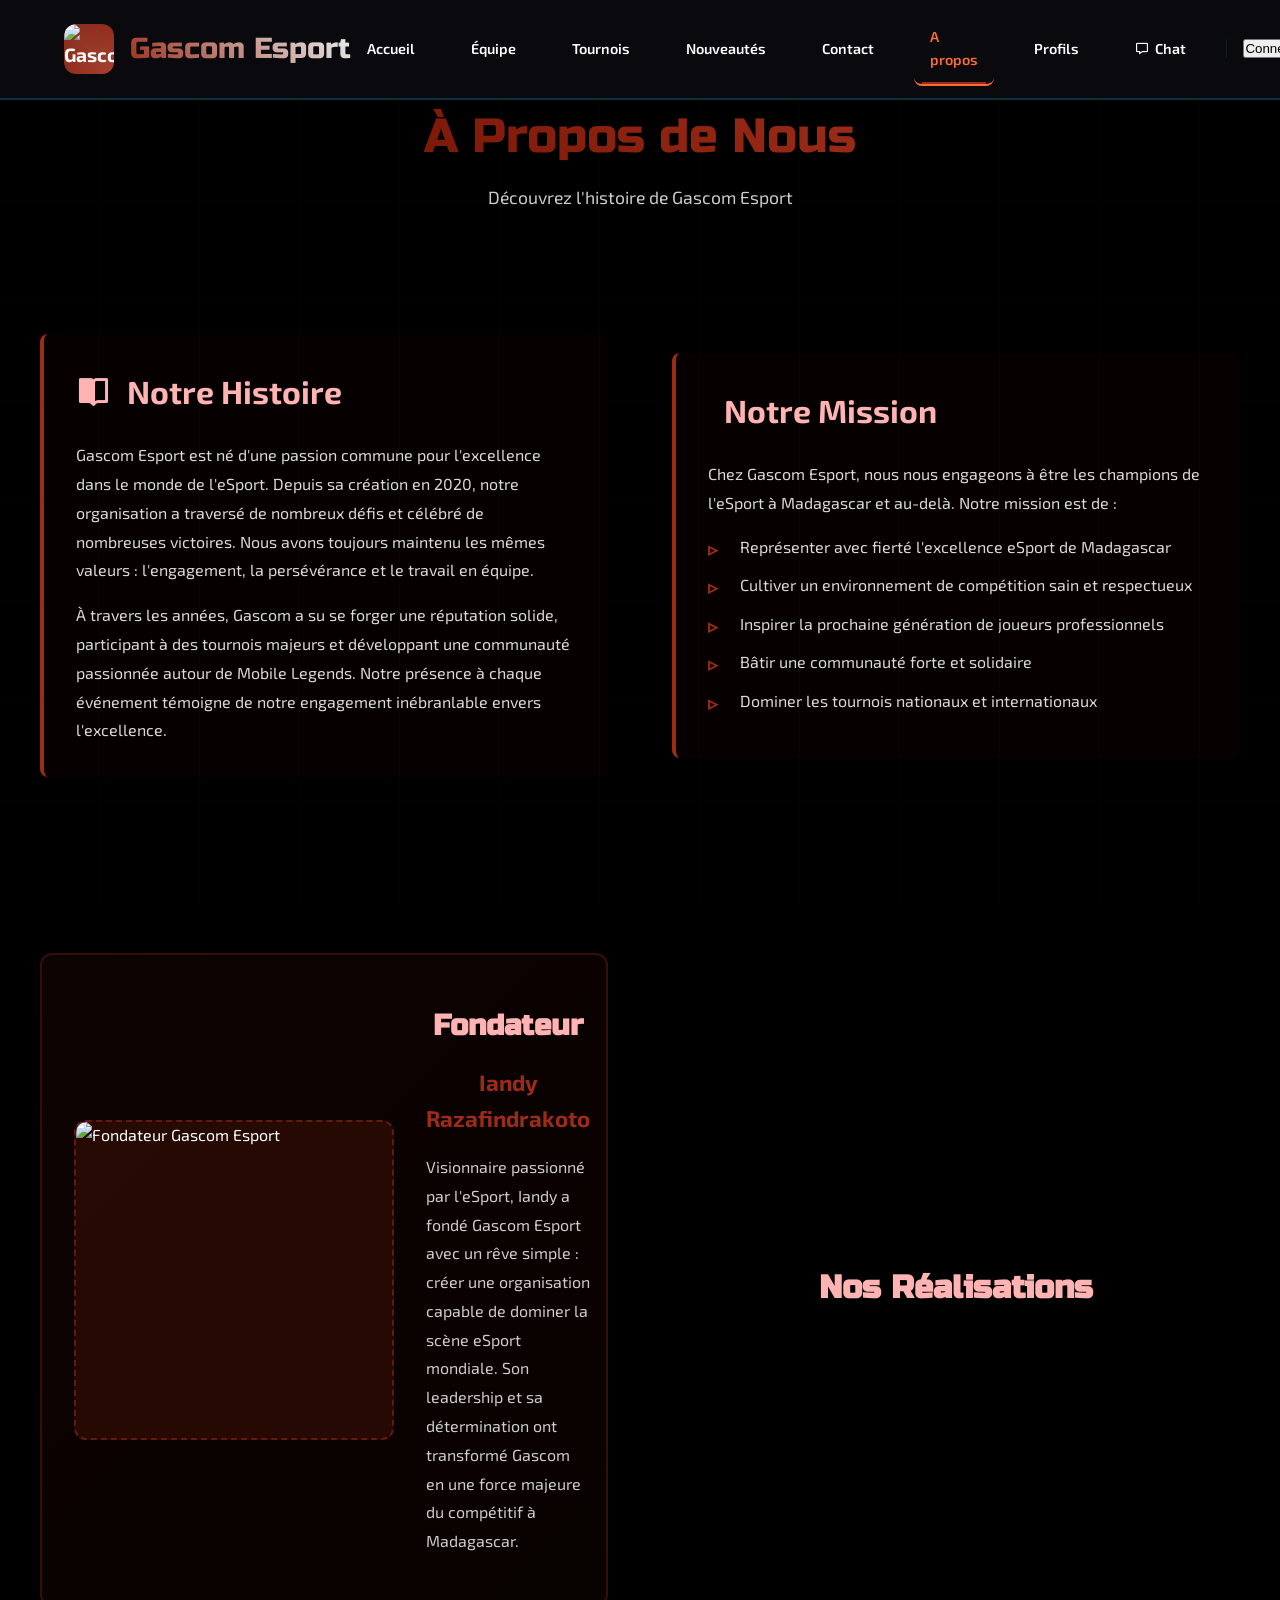
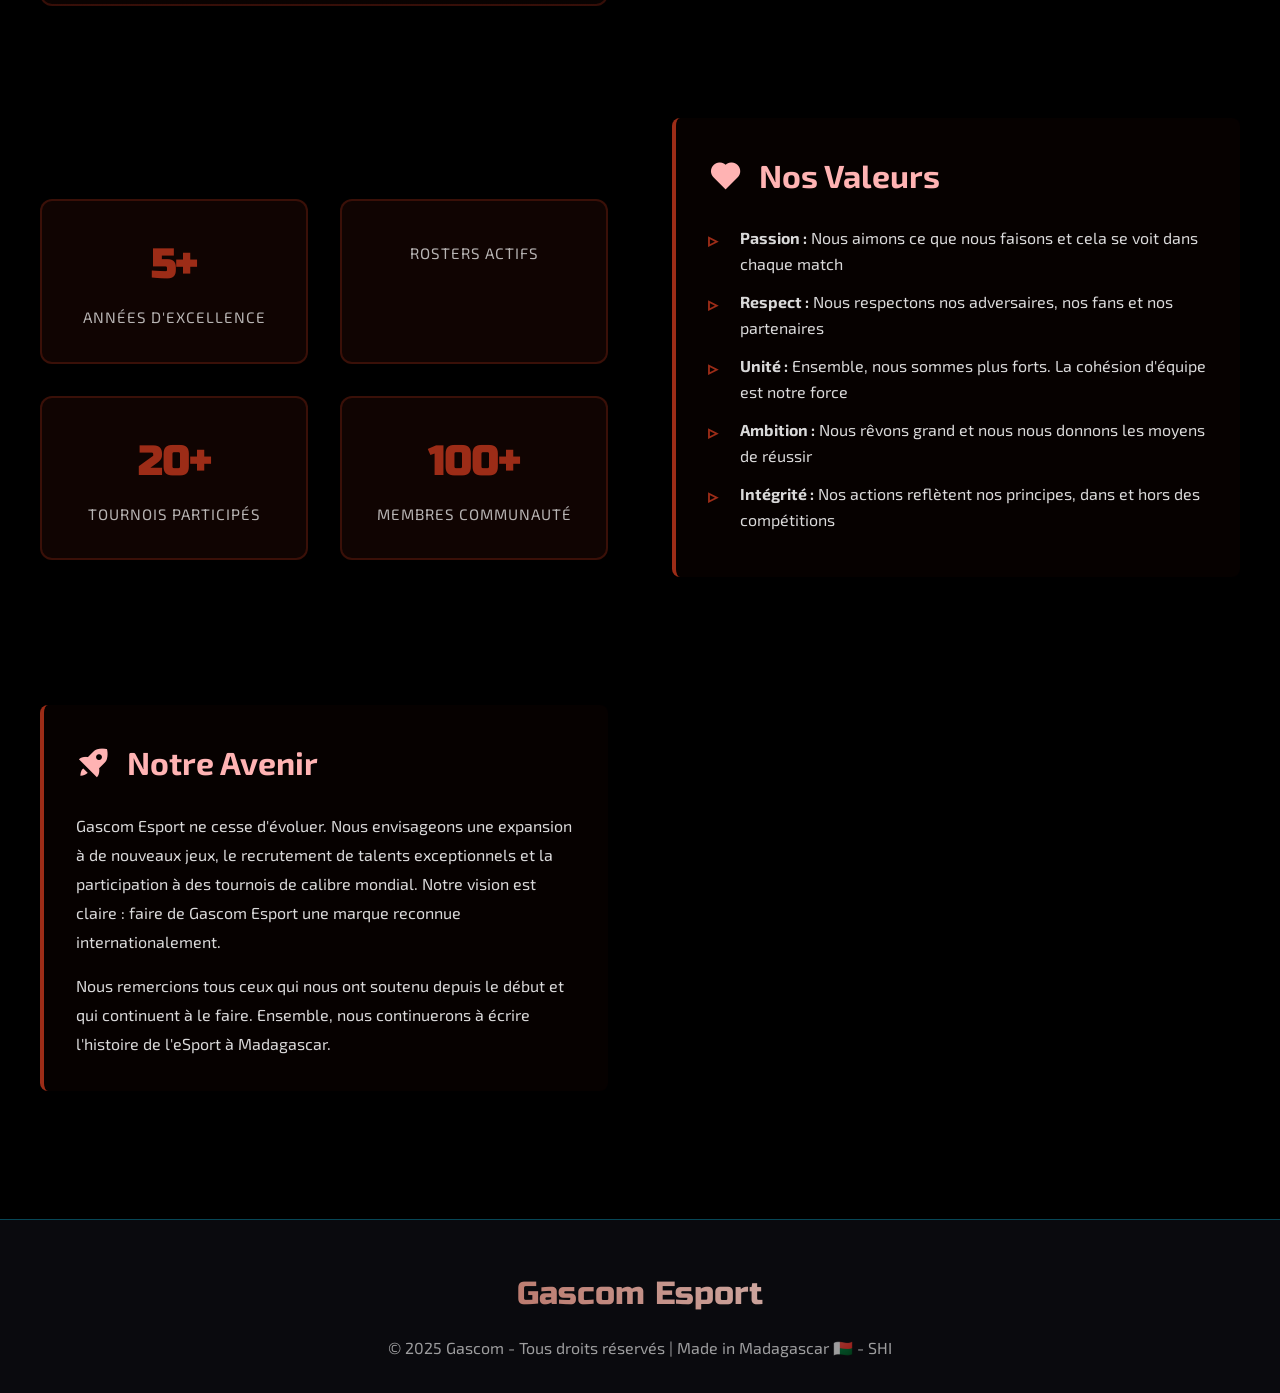
==== commit bf8095fa: "feat: update navigation menu to replace "Galerie" with "Nouveautés" across multiple HTML files" ====
--- a/apropos.html
+++ b/apropos.html
@@ -342,7 +342,7 @@
                     <li class="nav-item"><a href="/equipe">Équipe</a></li>
 
                     <li class="nav-item"><a href="/tournois">Tournois</a></li>
-                    <li class="nav-item"><a href="/galerie">Galerie</a></li>
+                    <li class="nav-item"><a href="/galerie">Nouveautés</a></li>
                     <li class="nav-item"><a href="/contact">Contact</a></li>
                     <li class="nav-item"><a href="/apropos" class="active">A propos</a></li>
                     <li class="nav-item"><a href="/profils">Profils</a></li>
